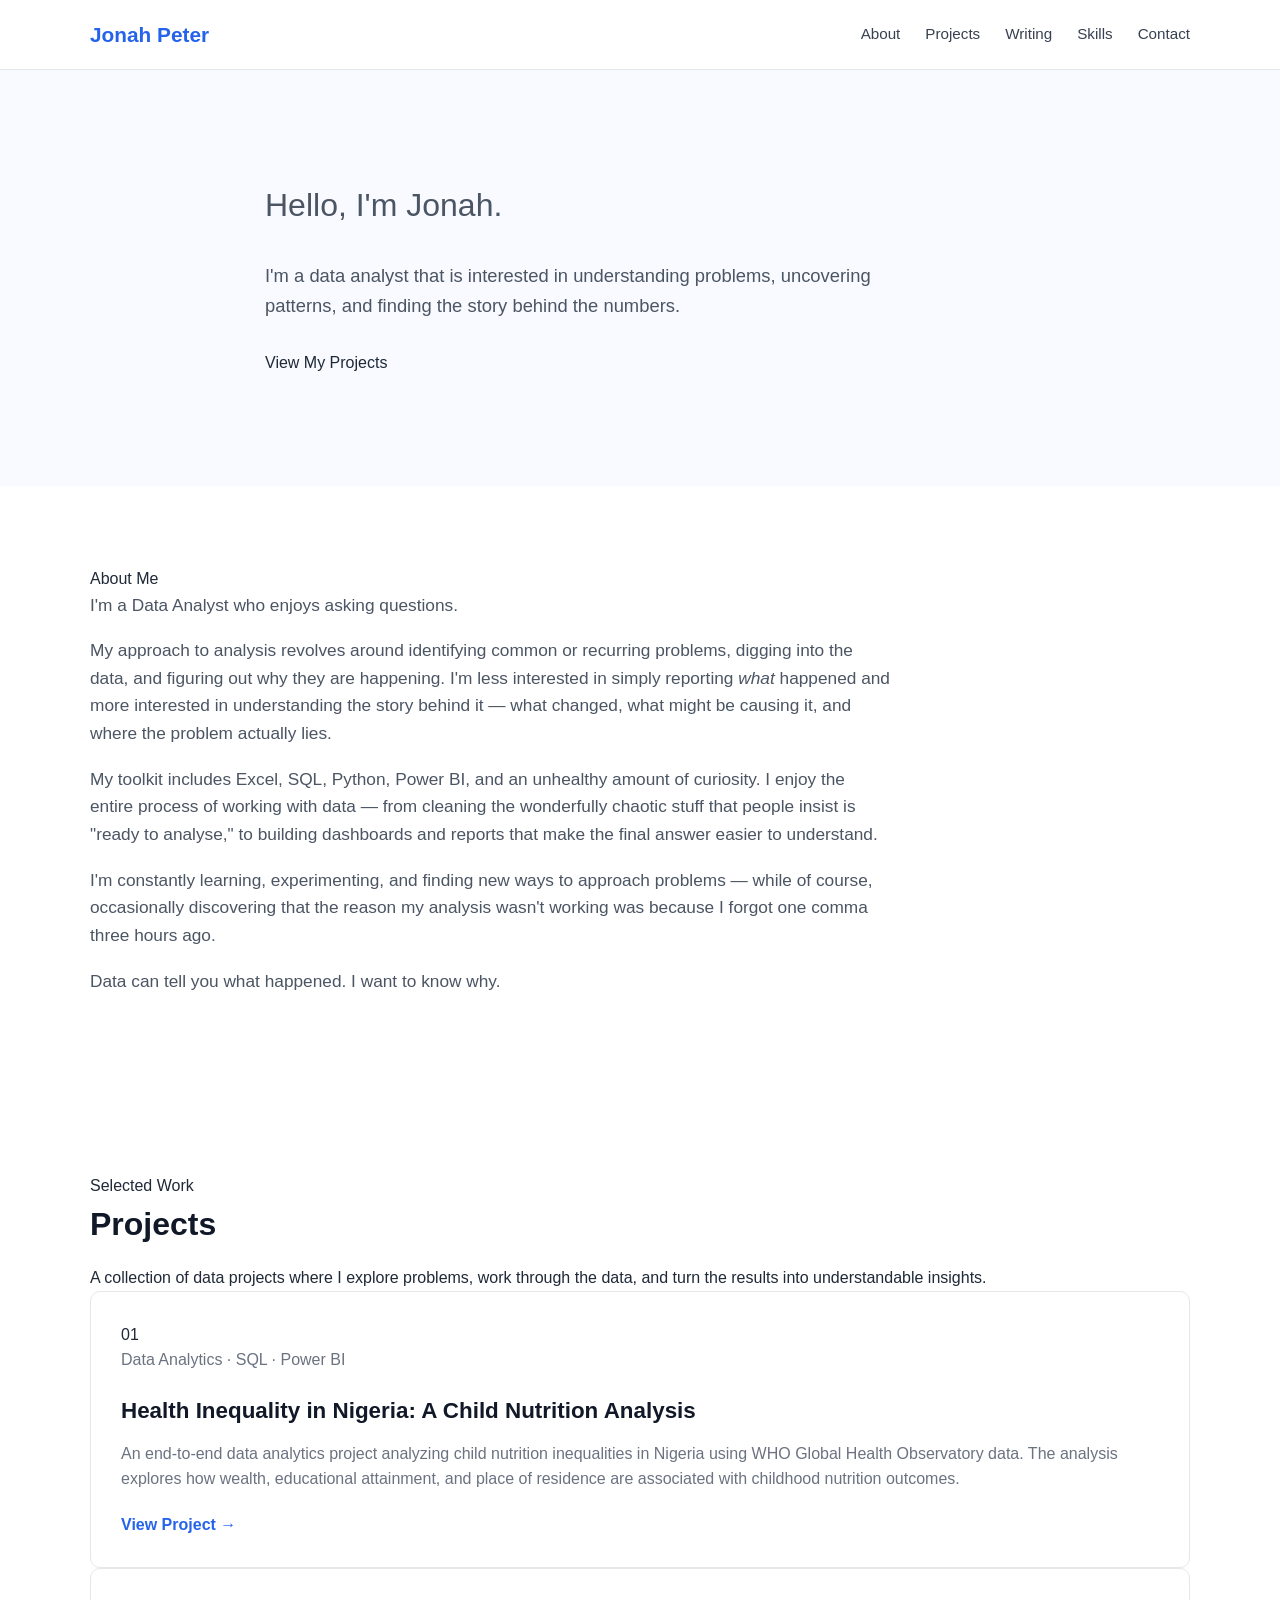
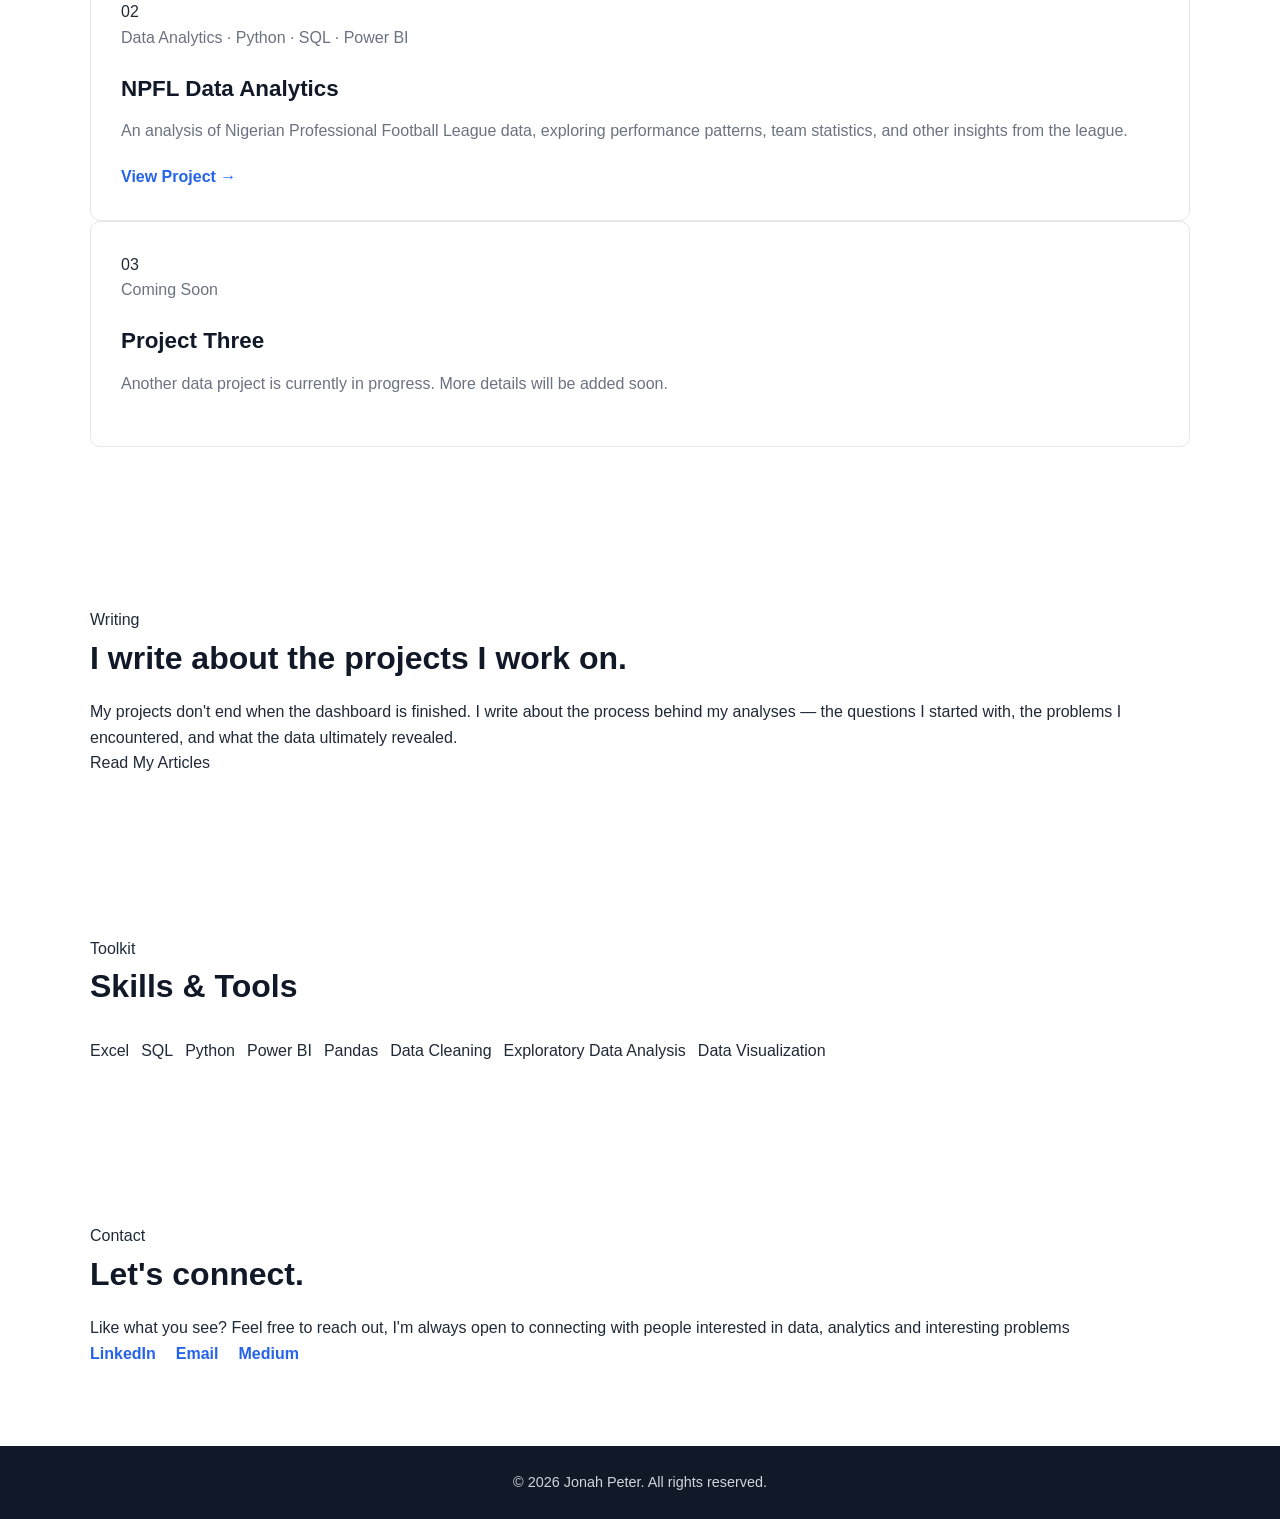
==== index.html @ cc8db4a9 "index v5" ====
<!DOCTYPE html>
<html lang="en">
<head>
    <meta charset="UTF-8">
    <meta name="viewport" content="width=device-width, initial-scale=1.0">

    <title>Jonah Peter | Data Analyst</title>

    <link rel="stylesheet" href="style.css">
</head>

<body>

    <!-- Navigation -->
    <nav>
        <div class="container nav-container">

            <a href="index.html" class="logo">
                Jonah Peter
            </a>

            <div class="nav-links">
                <a href="#about">About</a>
                <a href="#projects">Projects</a>
                <a href="#writing">Writing</a>
                <a href="#skills">Skills</a>
                <a href="#contact">Contact</a>
            </div>

        </div>
    </nav>


    <!-- Hero -->
    <header class="hero">

        <div class="container hero-content">

            <p class="hero-greeting" style="font-size: 2rem;">
                Hello, I'm Jonah.
            </p>

            <p class="hero-description">
                I'm a data analyst that is interested in understanding problems,
                uncovering patterns, and finding the story behind the numbers.
            </p>

            <a href="#projects" class="button primary-button">
                View My Projects
            </a>

        </div>

    </header>


    <!-- About -->
    <section id="about" class="section">

        <div class="container">

            <div class="section-heading">
                <p class="section-label">About Me</p>
            </div>

            <div class="about-content" style="font-size: 1.08rem;">

                <p>
                    I'm a Data Analyst who enjoys asking questions.
                </p>

                <p>
                    My approach to analysis revolves around identifying common
                    or recurring problems, digging into the data, and figuring
                    out why they are happening. I'm less interested in simply
                    reporting <em>what</em> happened and more interested in
                    understanding the story behind it — what changed, what
                    might be causing it, and where the problem actually lies.
                </p>

                <p>
                    My toolkit includes Excel, SQL, Python, Power BI, and an
                    unhealthy amount of curiosity. I enjoy the entire process
                    of working with data — from cleaning the wonderfully
                    chaotic stuff that people insist is "ready to analyse,"
                    to building dashboards and reports that make the final
                    answer easier to understand.
                </p>

                <p>
                    I'm constantly learning, experimenting, and finding new
                    ways to approach problems — while of course, occasionally
                    discovering that the reason my analysis wasn't working
                    was because I forgot one comma three hours ago.
                </p>

                <p class="about-ending">
                    Data can tell you what happened. I want to know why.
                </p>

            </div>

        </div>

    </section>


    <!-- Projects -->
    <section id="projects" class="section projects-section">

        <div class="container">

            <div class="section-heading">
                <p class="section-label">Selected Work</p>

                <h2>Projects</h2>

                <p>
                    A collection of data projects where I explore problems,
                    work through the data, and turn the results into
                    understandable insights.
                </p>
            </div>


            <!-- Project 1 -->
            <article class="project-card">

                <div class="project-number">
                    01
                </div>

                <div class="project-content">

                    <p class="project-category">
                        Data Analytics · SQL · Power BI
                    </p>

                    <h3>
                        Health Inequality in Nigeria:
                        A Child Nutrition Analysis
                    </h3>

                    <p>
                        An end-to-end data analytics project analyzing child
                        nutrition inequalities in Nigeria using WHO Global
                        Health Observatory data. The analysis explores how
                        wealth, educational attainment, and place of residence
                        are associated with childhood nutrition outcomes.
                    </p>

                    <div class="project-links">

                        <a
                            href="project-1.html"
                            class="project-link primary-project-link"
                        >
                            View Project →
                        </a>

                    </div>

                </div>

            </article>


            <!-- Project 2 -->
            <article class="project-card">

                <div class="project-number">
                    02
                </div>

                <div class="project-content">

                    <p class="project-category">
                        Data Analytics · Python · SQL · Power BI
                    </p>

                    <h3>
                        NPFL Data Analytics
                    </h3>

                    <p>
                        An analysis of Nigerian Professional Football League
                        data, exploring performance patterns, team statistics,
                        and other insights from the league.
                    </p>

                    <div class="project-links">

                        <a
                            href="project-2.html"
                            class="project-link primary-project-link"
                        >
                            View Project →
                        </a>

                    </div>

                </div>

            </article>


            <!-- Project 3 -->
            <article class="project-card">

                <div class="project-number">
                    03
                </div>

                <div class="project-content">

                    <p class="project-category">
                        Coming Soon
                    </p>

                    <h3>
                        Project Three
                    </h3>

                    <p>
                        Another data project is currently in progress.
                        More details will be added soon.
                    </p>

                </div>

            </article>

        </div>

    </section>


    <!-- Writing -->
    <section id="writing" class="section writing-section">

        <div class="container writing-container">

            <div class="section-heading">

                <p class="section-label">
                    Writing
                </p>

                <h2>
                    I write about the projects I work on.
                </h2>

            </div>

            <p>
                My projects don't end when the dashboard is finished.
                I write about the process behind my analyses — the questions
                I started with, the problems I encountered, and what the data
                ultimately revealed.
            </p>

            <a
                href="https://medium.com/@Lagoju"
                class="button primary-button writing-button"
                target="_blank"
                rel="noopener noreferrer"
            >
                Read My Articles
            </a>

        </div>

    </section>


    <!-- Skills -->
    <section id="skills" class="section">

        <div class="container">

            <div class="section-heading">

                <p class="section-label">
                    Toolkit
                </p>

                <h2>
                    Skills & Tools
                </h2>

            </div>

            <div class="skills-list">

                <span class="skill-tag">Excel</span>
                <span class="skill-tag">SQL</span>
                <span class="skill-tag">Python</span>
                <span class="skill-tag">Power BI</span>
                <span class="skill-tag">Pandas</span>
                <span class="skill-tag">Data Cleaning</span>
                <span class="skill-tag">Exploratory Data Analysis</span>
                <span class="skill-tag">Data Visualization</span>

            </div>

        </div>

    </section>


    <!-- Contact -->
    <section id="contact" class="contact-section">

        <div class="container contact-container">

            <p class="section-label">
                Contact
            </p>

            <h2>
                Let's connect.
            </h2>

            <p>
                Like what you see? Feel free to reach out, I'm always open
                to connecting with people interested in data, analytics and
                interesting problems
            </p>

            <div class="contact-links">

                <a
                    href="https://www.linkedin.com/in/jonah-peter/"
                    target="_blank"
                    rel="noopener noreferrer"
                >
                    LinkedIn
                </a>

                <a href="mailto:jonahpeter96@gmail.com">
                    Email
                </a>

                <a
                    href="https://medium.com/@Lagoju"
                    target="_blank"
                    rel="noopener noreferrer"
                >
                    Medium
                </a>

            </div>

        </div>

    </section>


    <!-- Footer -->
    <footer>

        <div class="container">

            <p>
                © 2026 Jonah Peter. All rights reserved.
            </p>

        </div>

    </footer>

</body>
</html>
---- style.css ----
/* =========================
   GENERAL
========================= */

* {
    margin: 0;
    padding: 0;
    box-sizing: border-box;
}

html {
    scroll-behavior: smooth;
}

body {
    font-family: Arial, Helvetica, sans-serif;
    line-height: 1.6;
    color: #1f2937;
    background-color: #ffffff;
}

a {
    text-decoration: none;
    color: inherit;
}

.container {
    width: 90%;
    max-width: 1100px;
    margin: 0 auto;
}


/* =========================
   NAVIGATION
========================= */

nav {
    position: sticky;
    top: 0;
    z-index: 1000;
    background-color: #ffffff;
    border-bottom: 1px solid #e5e7eb;
}

.nav-container {
    width: 90%;
    max-width: 1100px;
    margin: 0 auto;
    display: flex;
    justify-content: space-between;
    align-items: center;
    padding: 18px 0;
}

.logo {
    font-size: 1.3rem;
    font-weight: bold;
    color: #2563eb;
}

.nav-links {
    display: flex;
    gap: 25px;
    list-style: none;
}

.nav-links a {
    color: #374151;
    font-size: 0.95rem;
    transition: color 0.3s ease;
}

.nav-links a:hover {
    color: #2563eb;
}


/* =========================
   HERO
========================= */

.hero {
    padding: 110px 0;
    background-color: #f8faff;
}

.hero-content {
    max-width: 750px;
}

.hero h1 {
    font-size: 3.5rem;
    margin-bottom: 15px;
    color: #111827;
}

.hero h2 {
    font-size: 1.8rem;
    color: #2563eb;
    margin-bottom: 20px;
}

.hero p {
    font-size: 1.15rem;
    color: #4b5563;
    max-width: 650px;
    margin-bottom: 30px;
}


/* =========================
   BUTTONS
========================= */

.btn {
    display: inline-block;
    padding: 12px 22px;
    border-radius: 6px;
    font-weight: bold;
    transition: all 0.3s ease;
}

.btn-primary {
    background-color: #2563eb;
    color: #ffffff;
}

.btn-primary:hover {
    background-color: #1d4ed8;
    transform: translateY(-2px);
}


/* =========================
   SECTIONS
========================= */

section {
    padding: 80px 0;
}

section h2 {
    font-size: 2rem;
    margin-bottom: 15px;
    color: #111827;
}

.section-intro {
    color: #6b7280;
    margin-bottom: 40px;
}


/* =========================
   ABOUT
========================= */

.about-content {
    max-width: 800px;
}

.about-content p {
    margin-bottom: 18px;
    color: #4b5563;
}


/* =========================
   PROJECTS
========================= */

.projects {
    background-color: #f9fafb;
}

.projects-grid {
    display: grid;
    grid-template-columns: repeat(2, 1fr);
    gap: 25px;
}

.project-card {
    background-color: #ffffff;
    padding: 30px;
    border: 1px solid #e5e7eb;
    border-radius: 10px;
    transition: all 0.3s ease;
}

.project-card:hover {
    transform: translateY(-5px);
    border-color: #2563eb;
    box-shadow: 0 10px 25px rgba(37, 99, 235, 0.08);
}

.project-card h3 {
    font-size: 1.4rem;
    margin-bottom: 12px;
    color: #111827;
}

.project-card p {
    color: #6b7280;
    margin-bottom: 20px;
}

.project-link {
    color: #2563eb;
    font-weight: bold;
}

.project-link:hover {
    color: #1d4ed8;
}


/* =========================
   WRITING
========================= */

.writing {
    background-color: #ffffff;
}

.writing-content {
    max-width: 750px;
}

.writing-content p {
    color: #6b7280;
    margin-bottom: 25px;
}

.writing-link {
    color: #2563eb;
    font-weight: bold;
}

.writing-link:hover {
    color: #1d4ed8;
}


/* =========================
   SKILLS
========================= */

.skills {
    background-color: #f9fafb;
}

.skills-list {
    display: flex;
    flex-wrap: wrap;
    gap: 12px;
    margin-top: 25px;
}

.skill {
    background-color: #eff6ff;
    color: #1d4ed8;
    padding: 9px 16px;
    border-radius: 20px;
    font-size: 0.9rem;
    border: 1px solid #dbeafe;
}


/* =========================
   CONTACT
========================= */

.contact-content {
    max-width: 700px;
}

.contact-content p {
    color: #6b7280;
    margin-bottom: 25px;
}

.contact-links {
    display: flex;
    flex-wrap: wrap;
    gap: 20px;
}

.contact-links a {
    color: #2563eb;
    font-weight: bold;
}

.contact-links a:hover {
    color: #1d4ed8;
}


/* =========================
   FOOTER
========================= */

footer {
    background-color: #111827;
    color: #d1d5db;
    text-align: center;
    padding: 25px 0;
    font-size: 0.9rem;
}


/* =========================
   MOBILE
========================= */

@media (max-width: 800px) {

    .nav-container {
        flex-direction: column;
        gap: 15px;
    }

    .nav-links {
        flex-wrap: wrap;
        justify-content: center;
        gap: 15px;
    }

    .hero {
        padding: 80px 0;
    }

    .hero h1 {
        font-size: 2.6rem;
    }

    .hero h2 {
        font-size: 1.5rem;
    }

    .hero p {
        font-size: 1rem;
    }

    .projects-grid {
        grid-template-columns: 1fr;
    }

    section {
        padding: 60px 0;
    }

    section h2 {
        font-size: 1.7rem;
    }

    .contact-links {
        flex-direction: column;
        gap: 12px;
    }
}
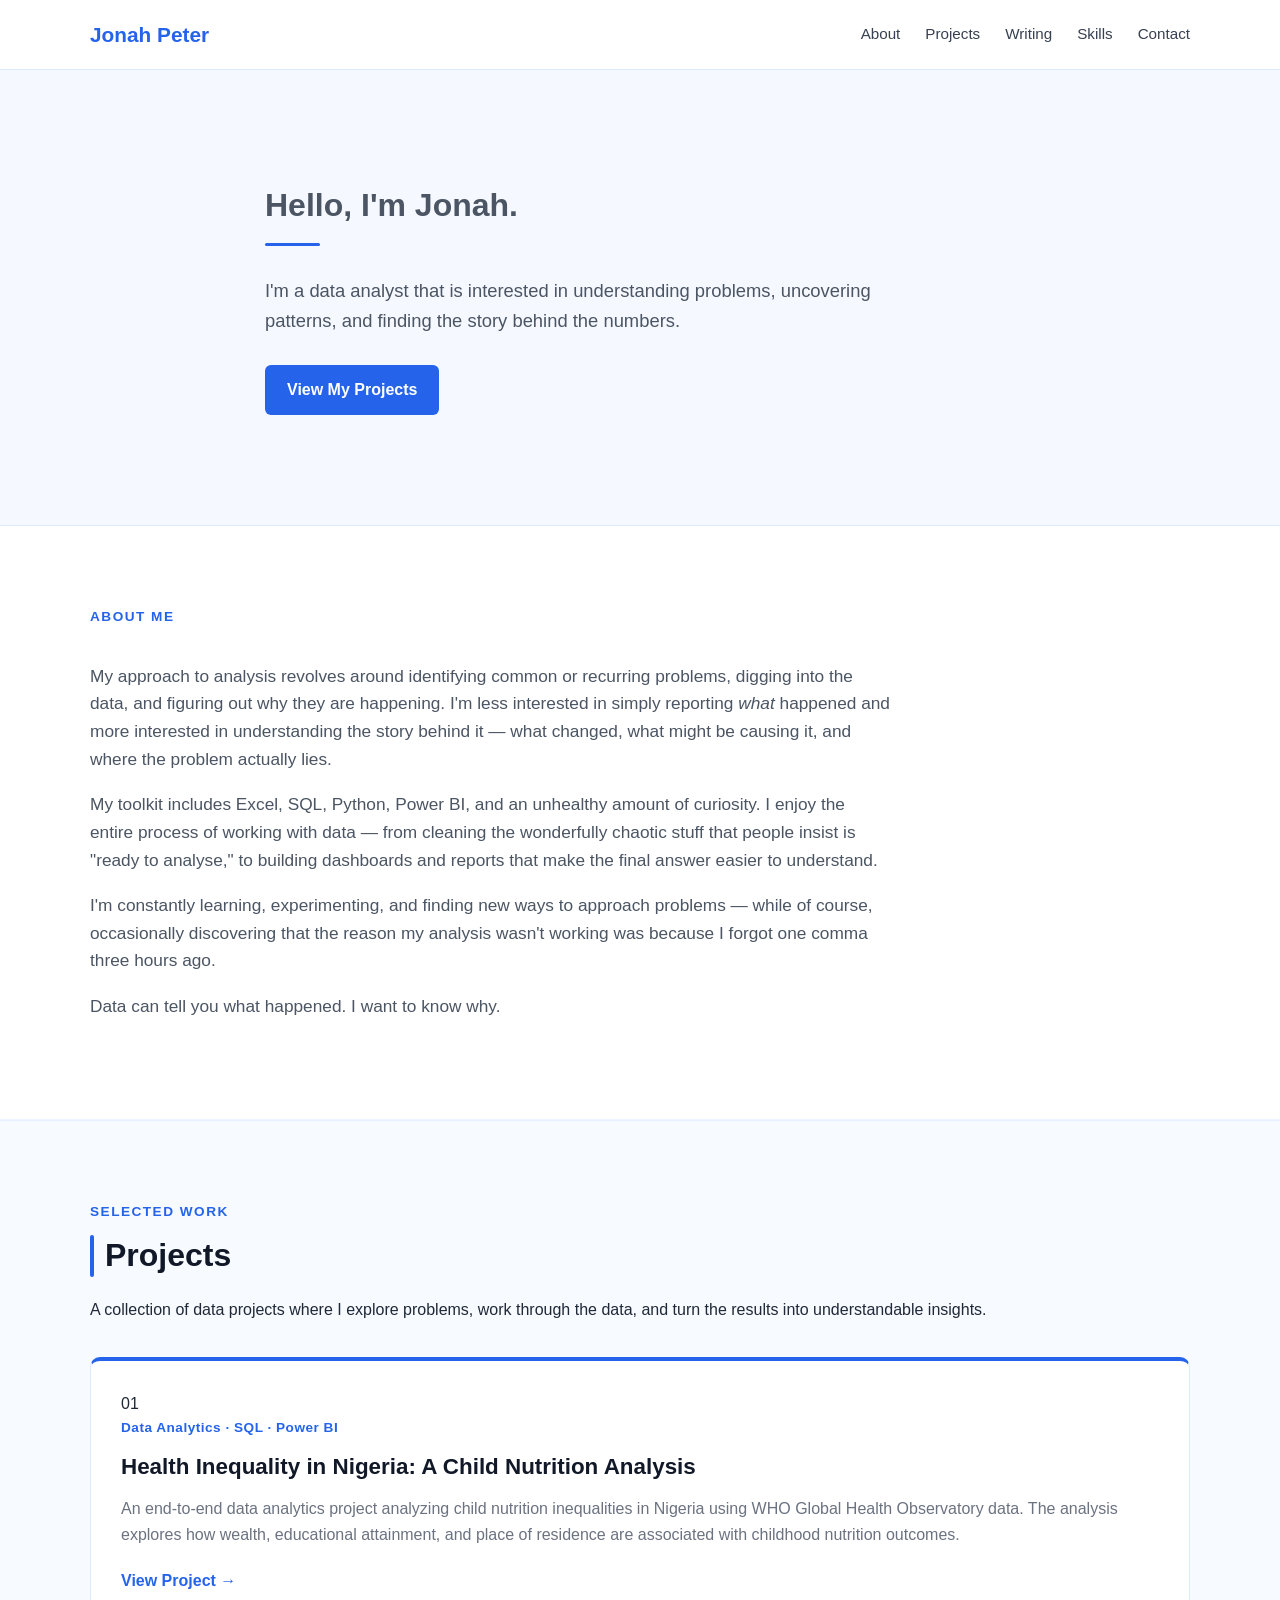
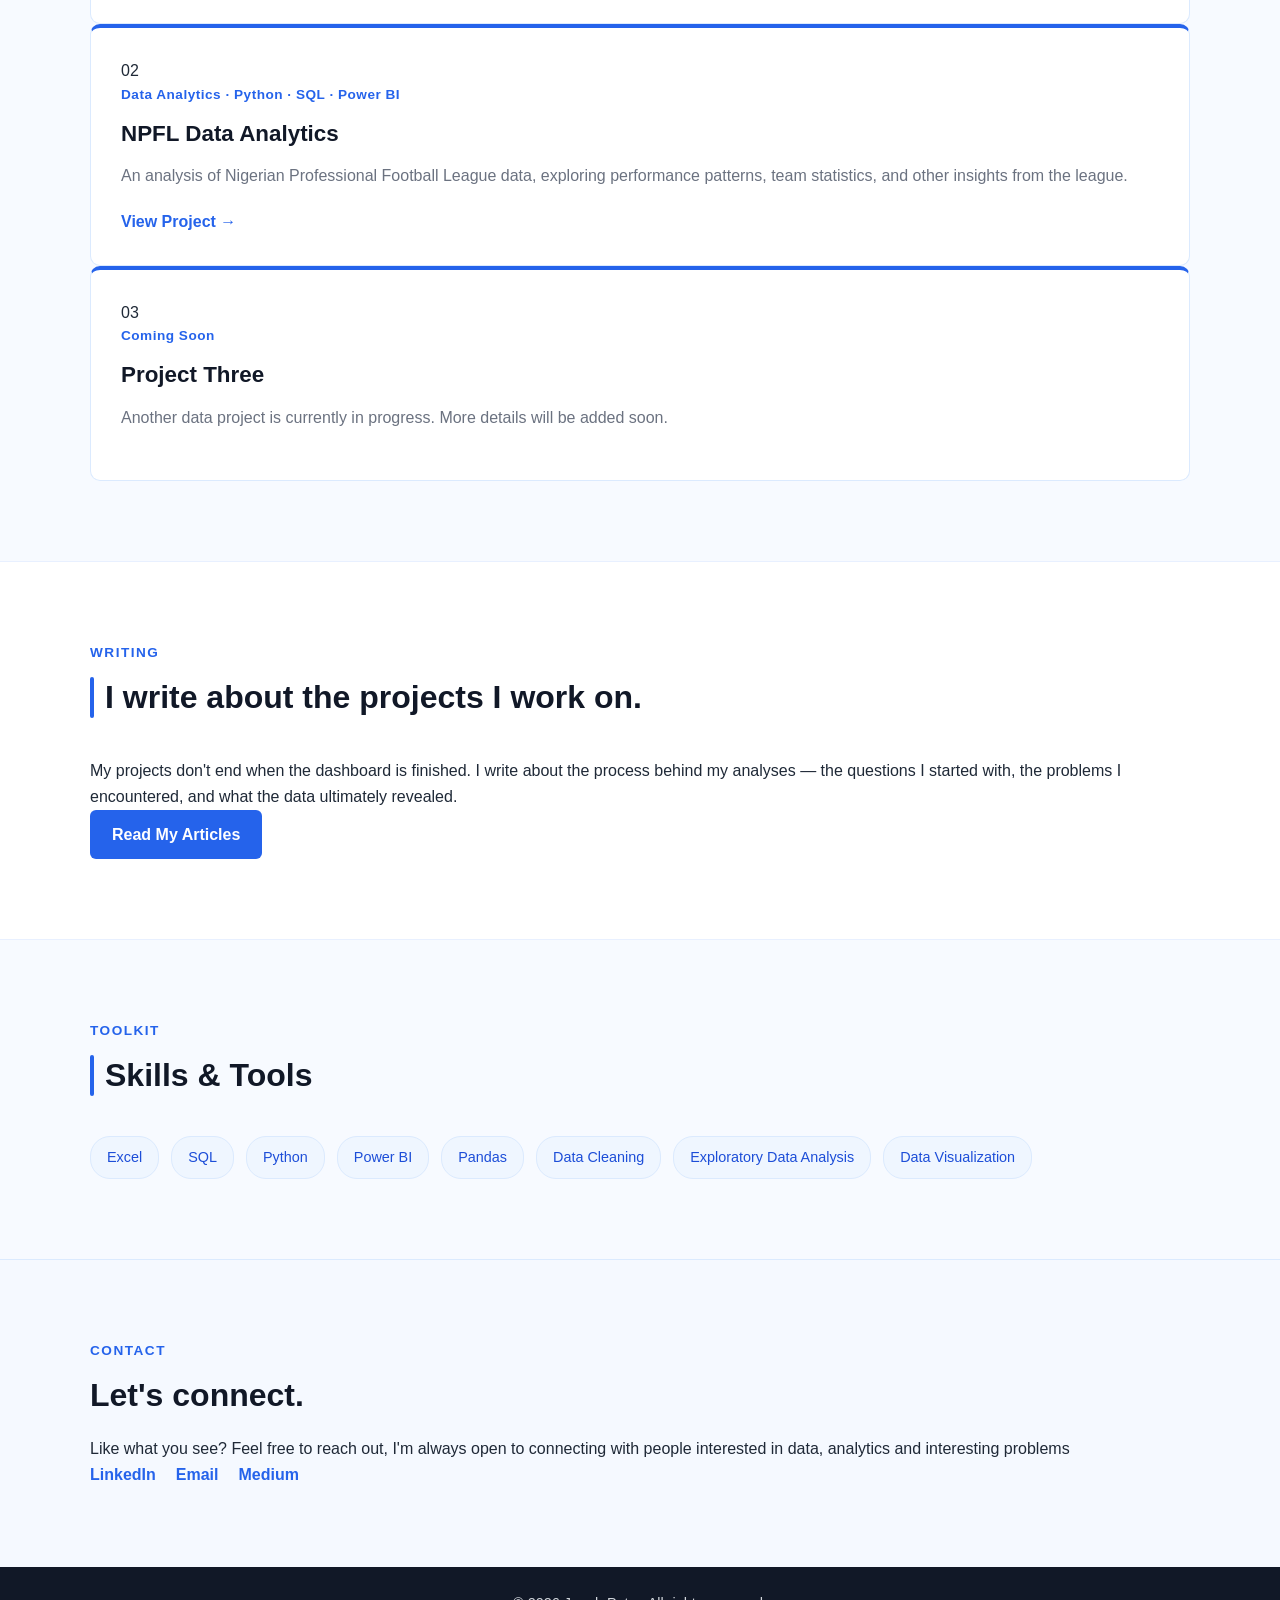
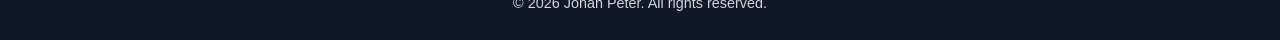
==== commit 607c41bc: "Update index.html" ====
--- a/index.html
+++ b/index.html
@@ -65,9 +65,6 @@
 
             <div class="about-content" style="font-size: 1.08rem;">
 
-                <p>
-                    I'm a Data Analyst who enjoys asking questions.
-                </p>
 
                 <p>
                     My approach to analysis revolves around identifying common
--- a/style.css
+++ b/style.css
@@ -40,7 +40,7 @@
     top: 0;
     z-index: 1000;
     background-color: #ffffff;
-    border-bottom: 1px solid #e5e7eb;
+    border-bottom: 1px solid #dbeafe;
 }
 
 .nav-container {
@@ -82,23 +82,30 @@
 
 .hero {
     padding: 110px 0;
-    background-color: #f8faff;
+    background-color: #f5f9ff;
+    border-bottom: 1px solid #dbeafe;
 }
 
 .hero-content {
     max-width: 750px;
 }
 
-.hero h1 {
-    font-size: 3.5rem;
-    margin-bottom: 15px;
-    color: #111827;
-}
-
-.hero h2 {
-    font-size: 1.8rem;
-    color: #2563eb;
-    margin-bottom: 20px;
+.hero-greeting {
+    font-size: 2rem;
+    font-weight: 600;
+    color: #2563eb;
+    margin-bottom: 18px;
+    position: relative;
+}
+
+.hero-greeting::after {
+    content: "";
+    display: block;
+    width: 55px;
+    height: 3px;
+    background-color: #2563eb;
+    margin-top: 12px;
+    border-radius: 3px;
 }
 
 .hero p {
@@ -131,6 +138,40 @@
     transform: translateY(-2px);
 }
 
+/* Main portfolio button */
+.primary-button {
+    display: inline-block;
+    background-color: #2563eb;
+    color: #ffffff;
+    padding: 12px 22px;
+    border-radius: 6px;
+    font-weight: bold;
+    transition: all 0.3s ease;
+}
+
+.primary-button:hover {
+    background-color: #1d4ed8;
+    color: #ffffff;
+    transform: translateY(-2px);
+}
+
+/* Writing button */
+.writing-button {
+    display: inline-block;
+    background-color: #2563eb;
+    color: #ffffff;
+    padding: 12px 22px;
+    border-radius: 6px;
+    font-weight: bold;
+    transition: all 0.3s ease;
+}
+
+.writing-button:hover {
+    background-color: #1d4ed8;
+    color: #ffffff;
+    transform: translateY(-2px);
+}
+
 
 /* =========================
    SECTIONS
@@ -146,15 +187,49 @@
     color: #111827;
 }
 
+.section-heading {
+    margin-bottom: 35px;
+}
+
+.section-heading h2 {
+    position: relative;
+    padding-left: 15px;
+}
+
+.section-heading h2::before {
+    content: "";
+    position: absolute;
+    left: 0;
+    top: 5px;
+    bottom: 5px;
+    width: 4px;
+    background-color: #2563eb;
+    border-radius: 4px;
+}
+
 .section-intro {
     color: #6b7280;
     margin-bottom: 40px;
 }
 
+.section-label {
+    color: #2563eb;
+    font-size: 0.85rem;
+    font-weight: bold;
+    text-transform: uppercase;
+    letter-spacing: 1.5px;
+    margin-bottom: 8px;
+}
+
 
 /* =========================
    ABOUT
 ========================= */
+
+#about {
+    background-color: #ffffff;
+    border-bottom: 1px solid #eef4ff;
+}
 
 .about-content {
     max-width: 800px;
@@ -169,6 +244,12 @@
 /* =========================
    PROJECTS
 ========================= */
+
+.projects-section {
+    background-color: #f7faff;
+    border-top: 1px solid #e8f0ff;
+    border-bottom: 1px solid #e8f0ff;
+}
 
 .projects {
     background-color: #f9fafb;
@@ -183,7 +264,8 @@
 .project-card {
     background-color: #ffffff;
     padding: 30px;
-    border: 1px solid #e5e7eb;
+    border: 1px solid #dbeafe;
+    border-top: 4px solid #2563eb;
     border-radius: 10px;
     transition: all 0.3s ease;
 }
@@ -191,7 +273,7 @@
 .project-card:hover {
     transform: translateY(-5px);
     border-color: #2563eb;
-    box-shadow: 0 10px 25px rgba(37, 99, 235, 0.08);
+    box-shadow: 0 10px 25px rgba(37, 99, 235, 0.10);
 }
 
 .project-card h3 {
@@ -205,6 +287,14 @@
     margin-bottom: 20px;
 }
 
+.project-category {
+    color: #2563eb !important;
+    font-size: 0.85rem;
+    font-weight: bold;
+    letter-spacing: 0.5px;
+    margin-bottom: 10px !important;
+}
+
 .project-link {
     color: #2563eb;
     font-weight: bold;
@@ -218,6 +308,10 @@
 /* =========================
    WRITING
 ========================= */
+
+.writing-section {
+    background-color: #ffffff;
+}
 
 .writing {
     background-color: #ffffff;
@@ -245,6 +339,11 @@
 /* =========================
    SKILLS
 ========================= */
+
+#skills {
+    background-color: #f7faff;
+    border-top: 1px solid #e8f0ff;
+}
 
 .skills {
     background-color: #f9fafb;
@@ -266,10 +365,31 @@
     border: 1px solid #dbeafe;
 }
 
+/* Your actual skill tags */
+.skill-tag {
+    background-color: #eff6ff;
+    color: #1d4ed8;
+    padding: 9px 16px;
+    border-radius: 20px;
+    font-size: 0.9rem;
+    border: 1px solid #dbeafe;
+    transition: all 0.25s ease;
+}
+
+.skill-tag:hover {
+    background-color: #dbeafe;
+    transform: translateY(-2px);
+}
+
 
 /* =========================
    CONTACT
 ========================= */
+
+.contact-section {
+    background-color: #f5f9ff;
+    border-top: 1px solid #dbeafe;
+}
 
 .contact-content {
     max-width: 700px;
@@ -289,6 +409,7 @@
 .contact-links a {
     color: #2563eb;
     font-weight: bold;
+    transition: color 0.3s ease;
 }
 
 .contact-links a:hover {
@@ -330,12 +451,8 @@
         padding: 80px 0;
     }
 
-    .hero h1 {
-        font-size: 2.6rem;
-    }
-
-    .hero h2 {
-        font-size: 1.5rem;
+    .hero-greeting {
+        font-size: 1.7rem;
     }
 
     .hero p {
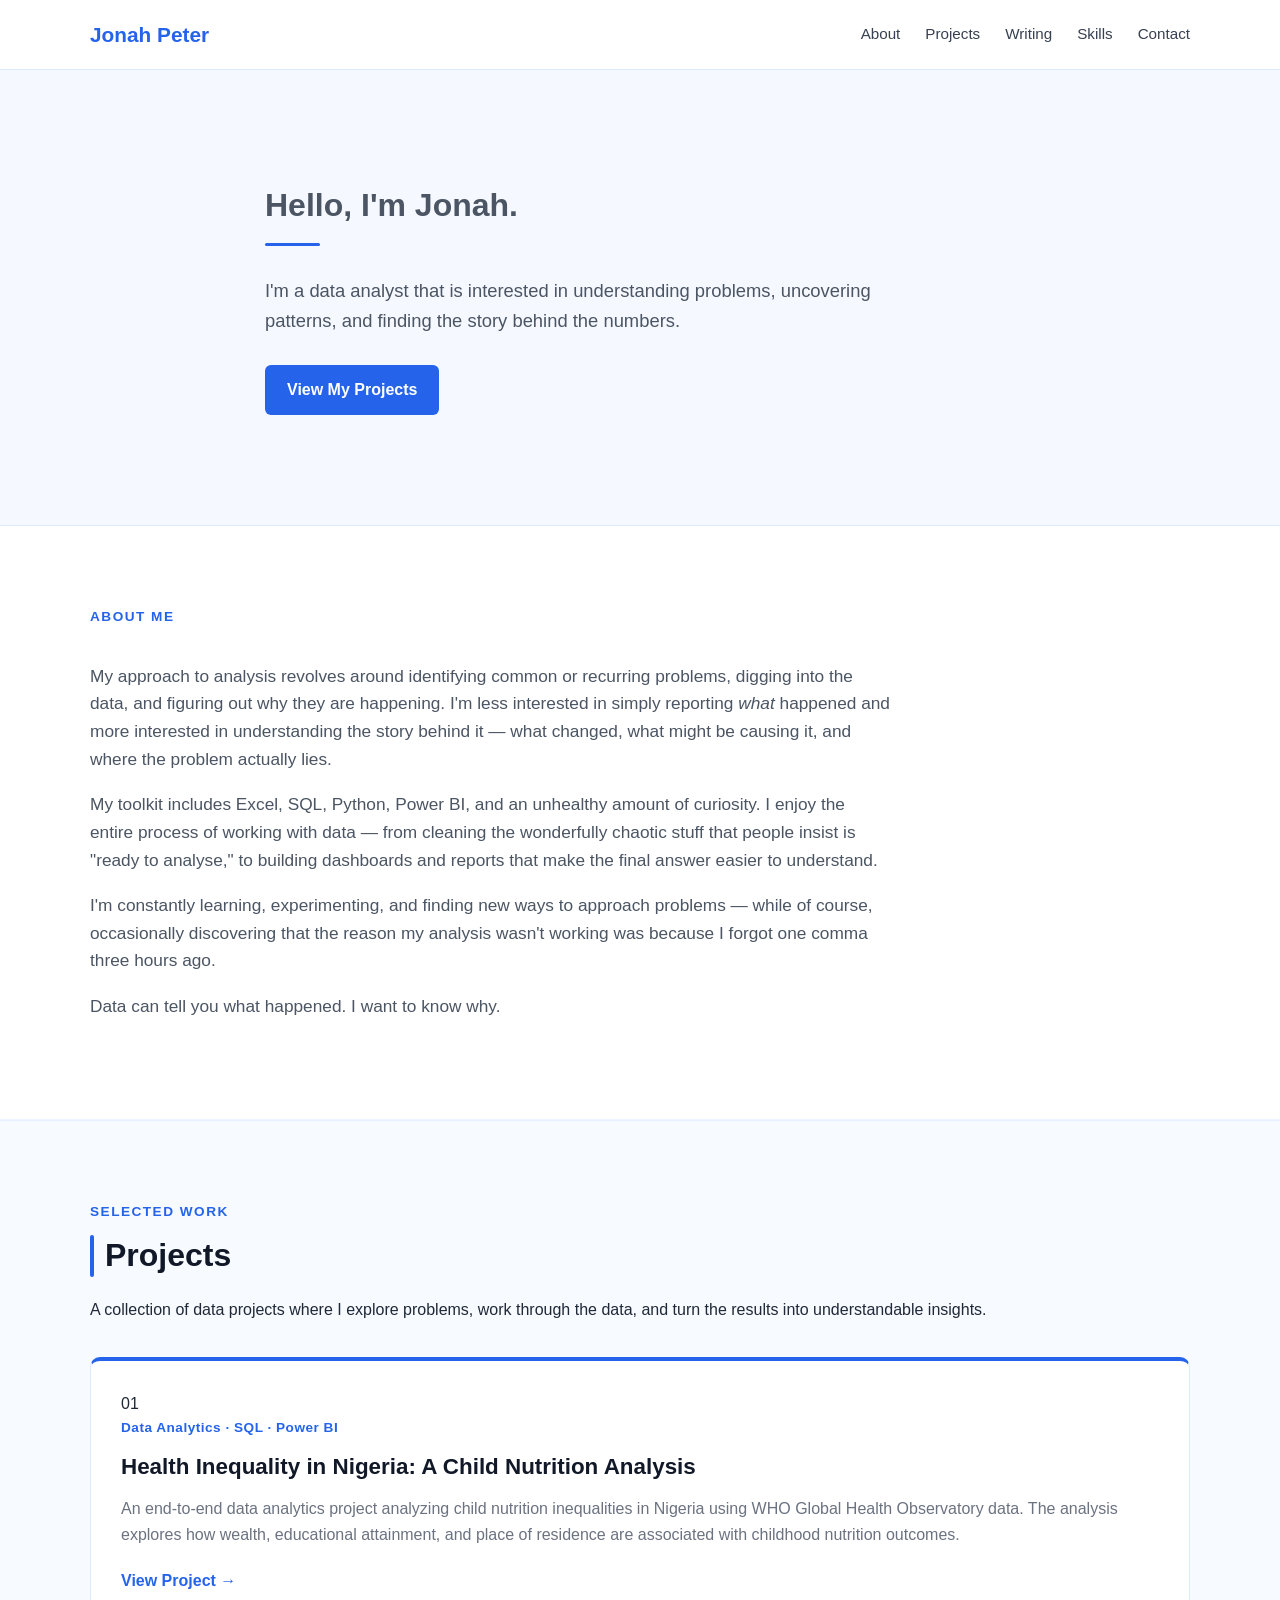
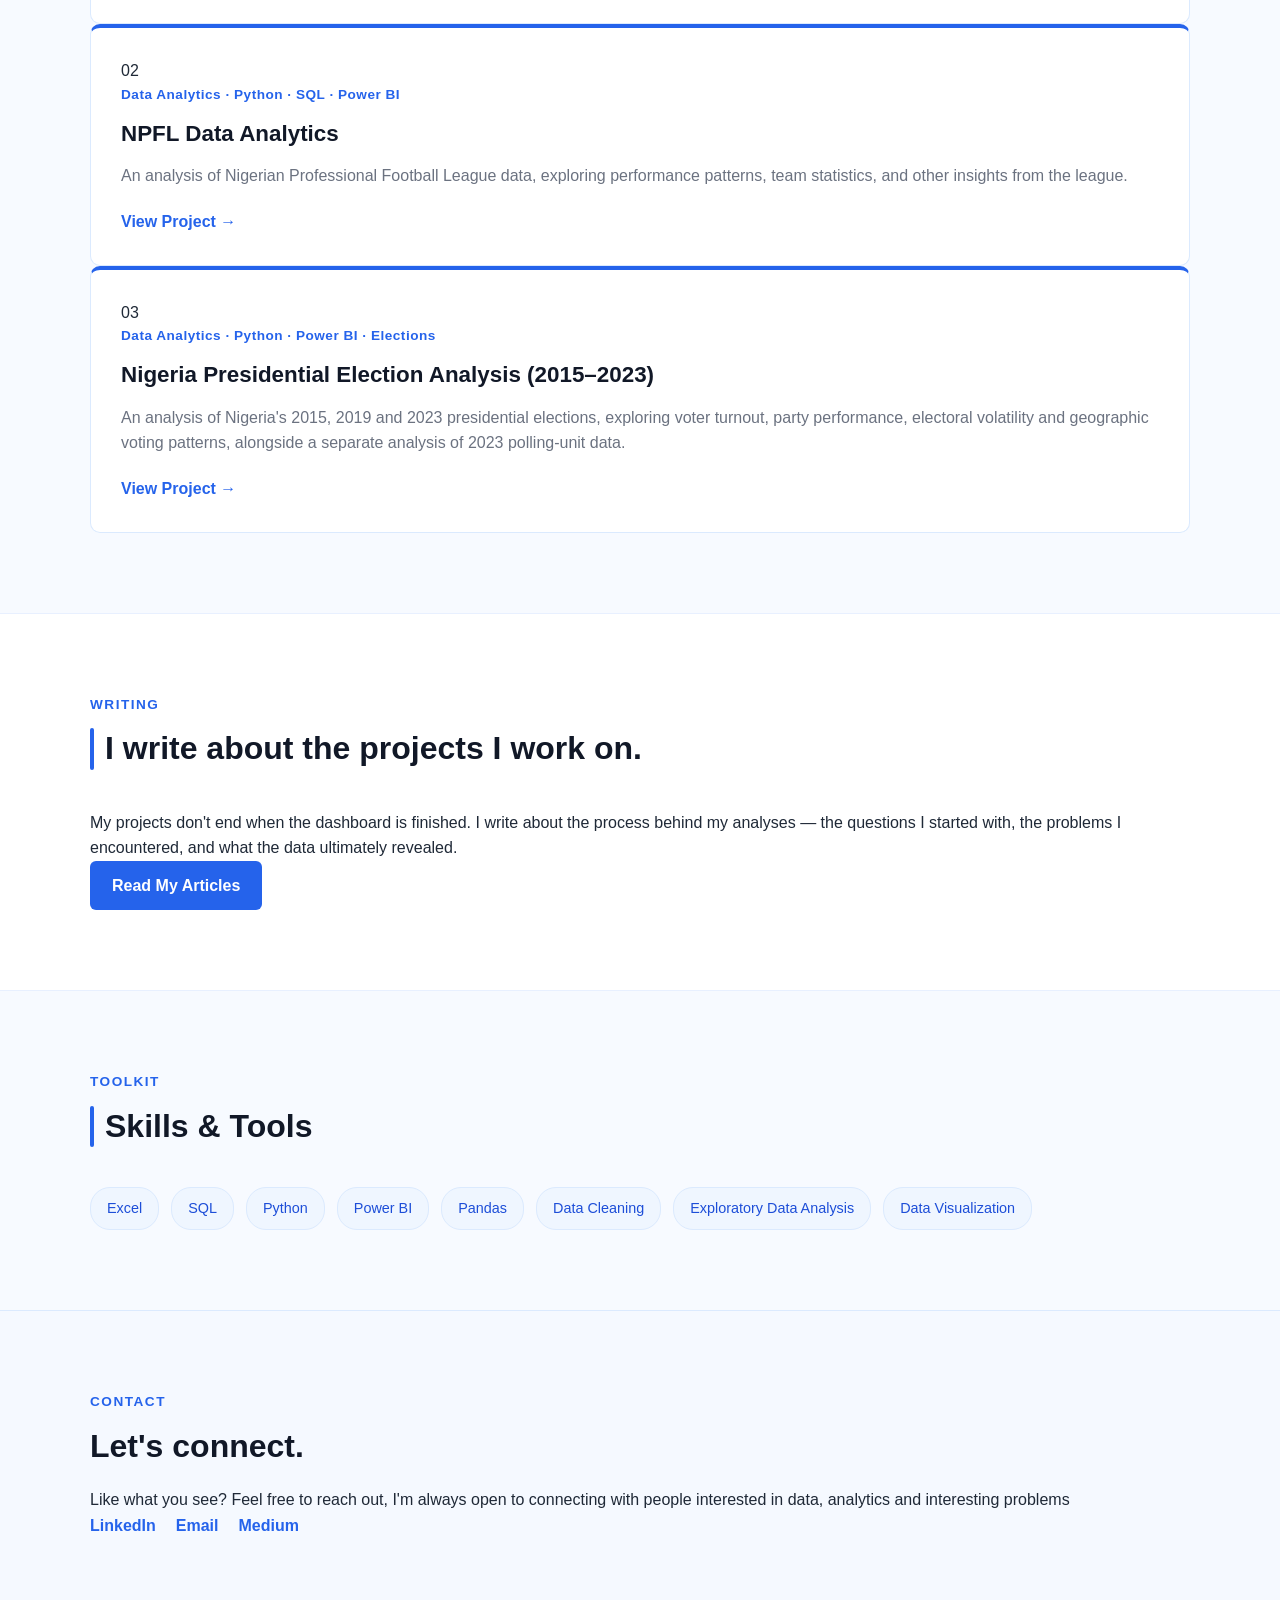
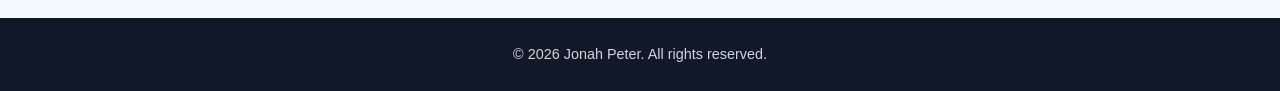
==== commit d7c29834: "prj-3" ====
--- a/index.html
+++ b/index.html
@@ -211,17 +211,30 @@
                 <div class="project-content">
 
                     <p class="project-category">
-                        Coming Soon
+                        Data Analytics · Python · Power BI · Elections
                     </p>
 
                     <h3>
-                        Project Three
+                        Nigeria Presidential Election Analysis (2015–2023)
                     </h3>
 
                     <p>
-                        Another data project is currently in progress.
-                        More details will be added soon.
-                    </p>
+                        An analysis of Nigeria's 2015, 2019 and 2023 presidential
+                        elections, exploring voter turnout, party performance,
+                        electoral volatility and geographic voting patterns,
+                        alongside a separate analysis of 2023 polling-unit data.
+                    </p>
+
+                    <div class="project-links">
+
+                        <a
+                            href="project3.html"
+                            class="project-link primary-project-link"
+                        >
+                            View Project →
+                        </a>
+
+                    </div>
 
                 </div>
 
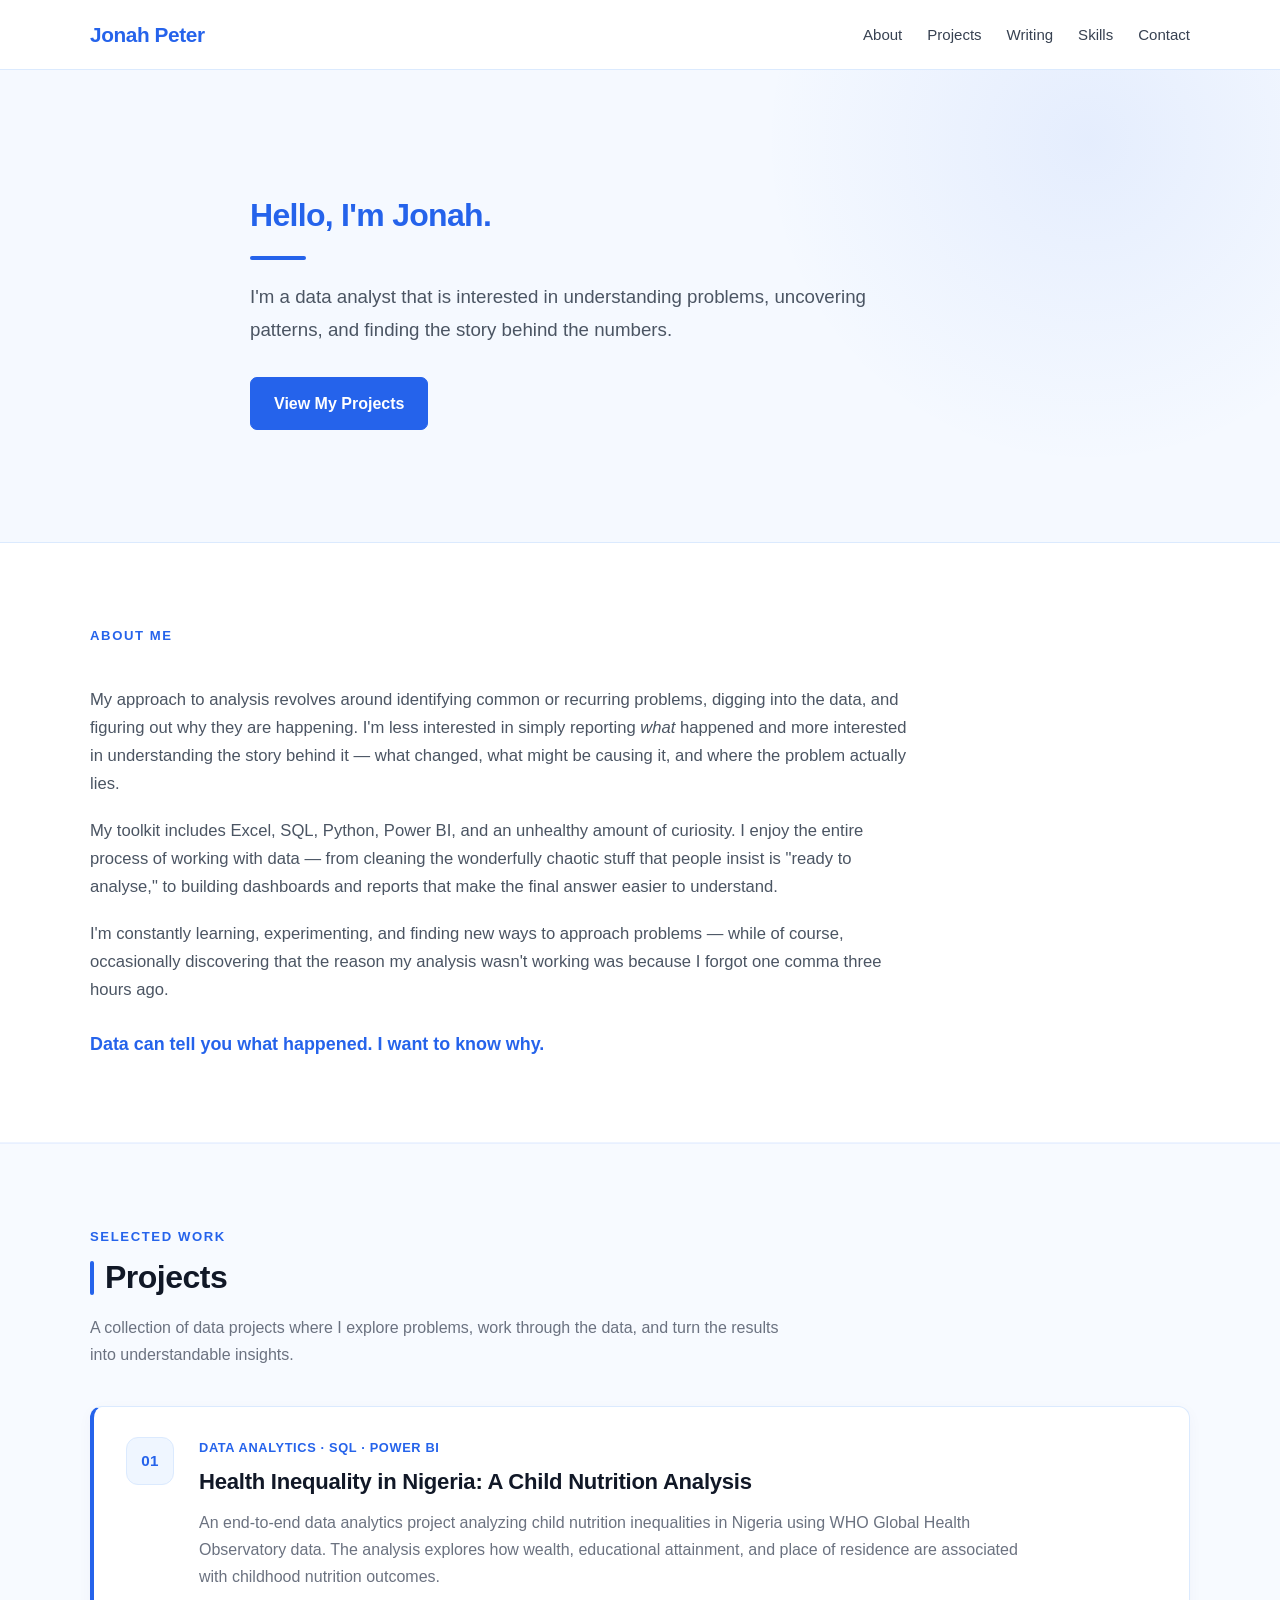
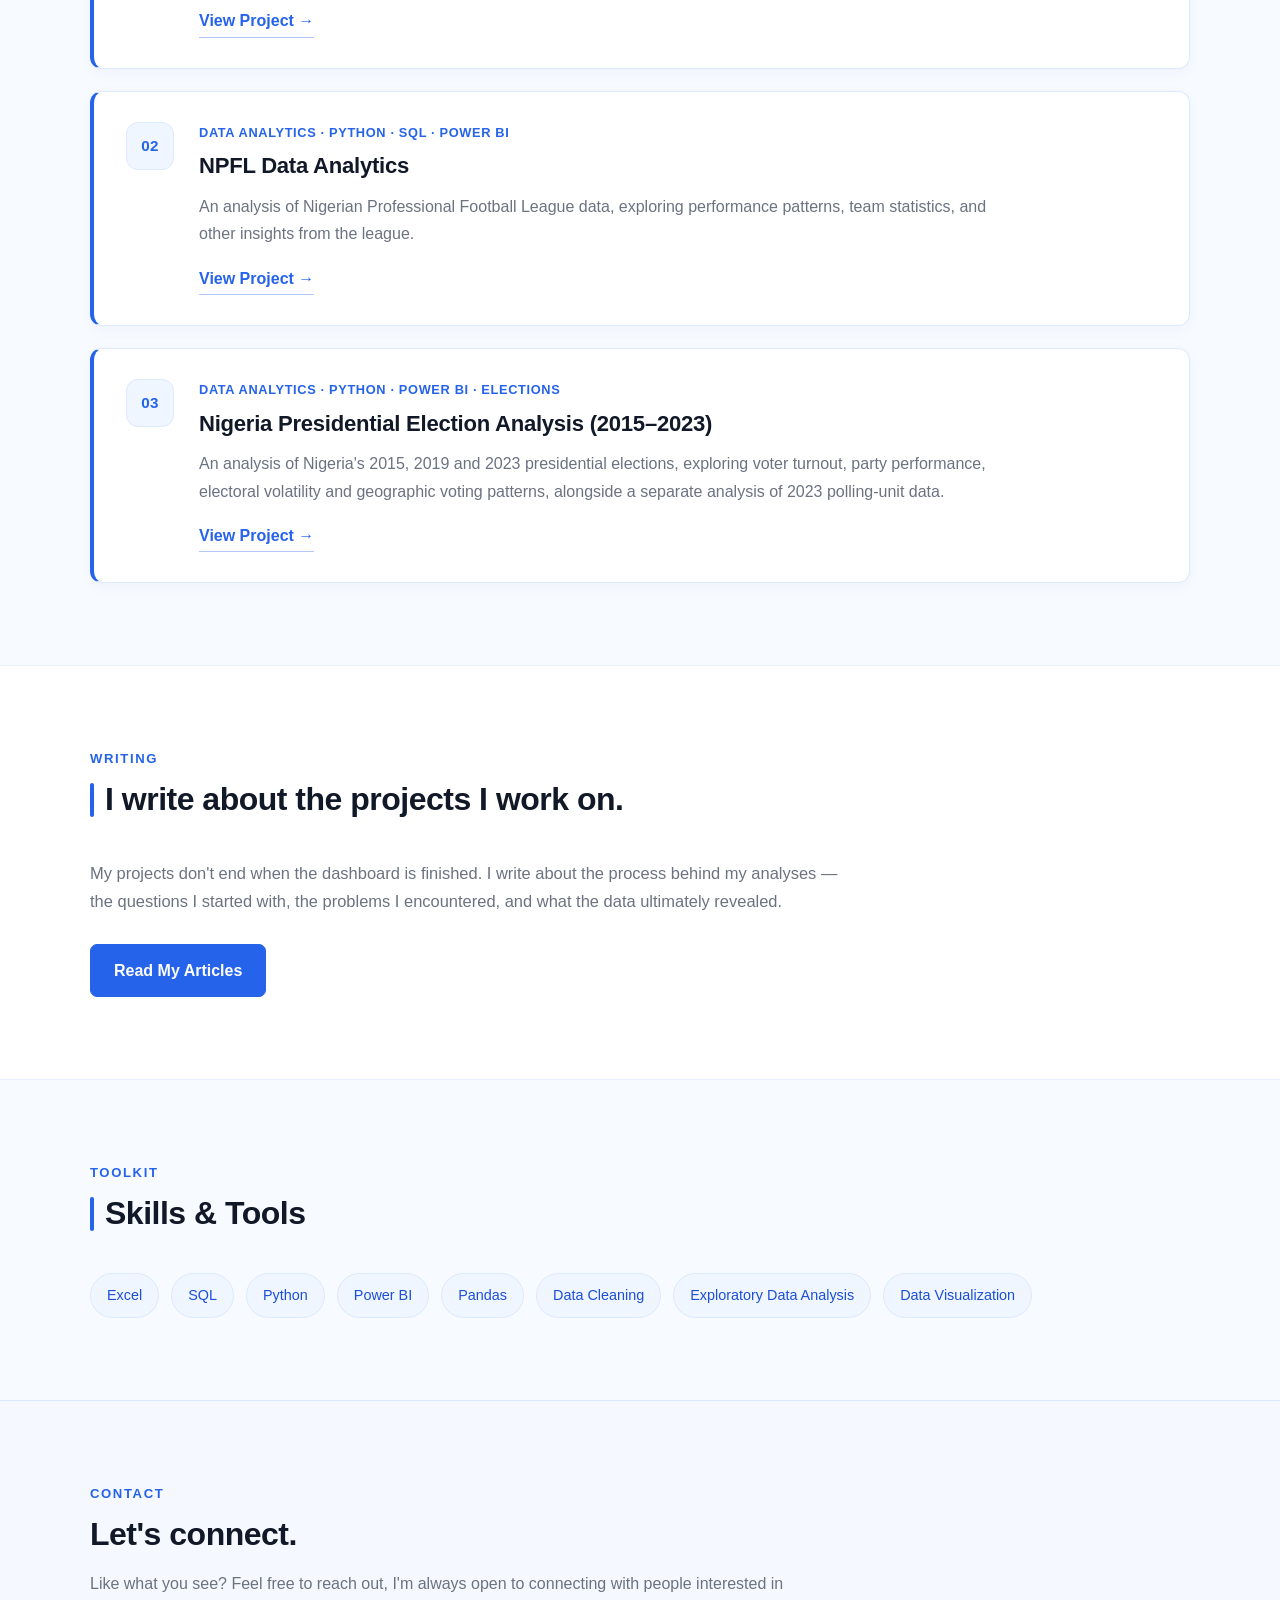
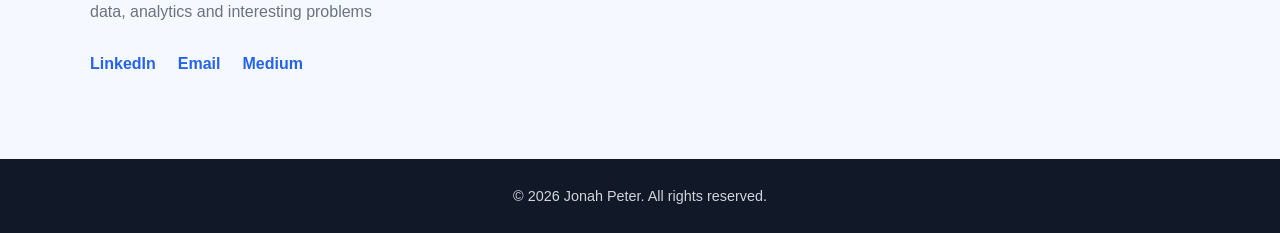
==== commit 038e403e: "updt" ====
--- a/index.html
+++ b/index.html
@@ -228,7 +228,7 @@
                     <div class="project-links">
 
                         <a
-                            href="project3.html"
+                            href="project-3.html"
                             class="project-link primary-project-link"
                         >
                             View Project →
--- a/style.css
+++ b/style.css
@@ -2,477 +2,137 @@
    GENERAL
 ========================= */
 
-* {
-    margin: 0;
-    padding: 0;
-    box-sizing: border-box;
+:root {
+    --blue: #2563eb;
+    --blue-dark: #1d4ed8;
+    --blue-soft: #eff6ff;
+    --blue-pale: #f5f9ff;
+    --blue-border: #dbeafe;
+    --ink: #111827;
+    --text: #374151;
+    --muted: #6b7280;
+    --white: #ffffff;
 }
 
-html {
-    scroll-behavior: smooth;
+* { margin: 0; padding: 0; box-sizing: border-box; }
+html { scroll-behavior: smooth; scroll-padding-top: 90px; }
+body { font-family: Arial, Helvetica, sans-serif; line-height: 1.7; color: var(--text); background: var(--white); }
+a { color: inherit; text-decoration: none; }
+.container { width: 90%; max-width: 1100px; margin: 0 auto; }
+
+/* NAVIGATION */
+nav { position: sticky; top: 0; z-index: 1000; background: rgba(255,255,255,.96); border-bottom: 1px solid var(--blue-border); backdrop-filter: blur(12px); }
+.nav-container { width: 90%; max-width: 1100px; margin: 0 auto; display: flex; justify-content: space-between; align-items: center; gap: 24px; padding: 17px 0; }
+.logo { flex-shrink: 0; font-size: 1.3rem; font-weight: 700; letter-spacing: -.4px; color: var(--blue); }
+.nav-links { display: flex; align-items: center; gap: 25px; list-style: none; }
+.nav-links a { color: var(--text); font-size: .94rem; font-weight: 500; transition: color .25s ease; }
+.nav-links a:hover { color: var(--blue); }
+
+/* HERO */
+.hero { padding: 118px 0 112px; background: radial-gradient(circle at 85% 15%, rgba(37,99,235,.08), transparent 28%), var(--blue-pale); border-bottom: 1px solid var(--blue-border); }
+.hero-content { max-width: 780px; }
+.hero-greeting { position: relative; margin-bottom: 20px; color: var(--blue); font-size: 2rem; font-weight: 700; letter-spacing: -.7px; }
+.hero-greeting::after { content: ""; display: block; width: 56px; height: 4px; margin-top: 13px; background: var(--blue); border-radius: 10px; }
+.hero-description { max-width: 690px; margin-bottom: 30px; color: #4b5563; font-size: 1.17rem; line-height: 1.8; }
+
+/* BUTTONS */
+.btn, .primary-button { display: inline-flex; align-items: center; justify-content: center; padding: 12px 23px; border: 1px solid var(--blue); border-radius: 7px; background: var(--blue); color: var(--white); font-weight: 700; transition: background-color .25s ease, border-color .25s ease, transform .25s ease, box-shadow .25s ease; }
+.btn-primary { background: var(--blue); color: var(--white); }
+.btn:hover, .primary-button:hover, .btn-primary:hover { transform: translateY(-2px); border-color: var(--blue-dark); background: var(--blue-dark); color: var(--white); box-shadow: 0 7px 18px rgba(37,99,235,.18); }
+.writing-button { margin-top: 5px; }
+
+/* GENERAL SECTIONS */
+section { padding: 82px 0; }
+section h2 { margin-bottom: 15px; color: var(--ink); font-size: 2rem; line-height: 1.3; letter-spacing: -.5px; }
+.section-heading { max-width: 760px; margin-bottom: 38px; }
+.section-heading h2 { position: relative; padding-left: 15px; }
+.section-heading h2::before { content: ""; position: absolute; top: 4px; bottom: 4px; left: 0; width: 4px; border-radius: 5px; background: var(--blue); }
+.section-heading > p:not(.section-label) { max-width: 700px; color: var(--muted); }
+.section-intro { margin-bottom: 40px; color: var(--muted); }
+.section-label { margin-bottom: 9px; color: var(--blue); font-size: .82rem; font-weight: 700; letter-spacing: 1.6px; text-transform: uppercase; }
+
+/* ABOUT */
+#about { background: var(--white); border-bottom: 1px solid #eef4ff; }
+.about-content { max-width: 820px; }
+.about-content p { margin-bottom: 18px; color: #4b5563; font-size: 1.04rem; }
+.about-content .about-ending { margin-top: 25px; margin-bottom: 0; color: var(--blue); font-size: 1.12rem; font-weight: 700; }
+
+/* PROJECTS */
+.projects-section { background: #f7faff; border-top: 1px solid #e8f0ff; border-bottom: 1px solid #e8f0ff; }
+.projects-section .section-heading { margin-bottom: 38px; }
+.project-card { display: flex; align-items: flex-start; gap: 25px; margin-bottom: 22px; padding: 30px 32px; border: 1px solid var(--blue-border); border-left: 4px solid var(--blue); border-radius: 12px; background: var(--white); box-shadow: 0 4px 15px rgba(31,69,125,.035); transition: transform .25s ease, border-color .25s ease, box-shadow .25s ease; }
+.project-card:last-child { margin-bottom: 0; }
+.project-card:hover { transform: translateY(-4px); border-color: #b8d0ff; border-left-color: var(--blue); box-shadow: 0 12px 28px rgba(37,99,235,.09); }
+.project-number { display: flex; flex: 0 0 48px; align-items: center; justify-content: center; width: 48px; height: 48px; border: 1px solid var(--blue-border); border-radius: 12px; background: var(--blue-soft); color: var(--blue); font-size: .95rem; font-weight: 800; letter-spacing: .3px; }
+.project-content { min-width: 0; flex: 1; }
+.project-card h3 { margin-bottom: 11px; color: var(--ink); font-size: 1.38rem; line-height: 1.4; letter-spacing: -.25px; }
+.project-card p { max-width: 820px; margin-bottom: 17px; color: var(--muted); }
+.project-card .project-category { margin-bottom: 8px; color: var(--blue); font-size: .8rem; font-weight: 700; letter-spacing: .65px; text-transform: uppercase; }
+.project-links { display: flex; flex-wrap: wrap; align-items: center; gap: 16px; margin-top: 5px; }
+.project-link { display: inline-flex; align-items: center; color: var(--blue); font-weight: 700; transition: color .2s ease, transform .2s ease; }
+.project-link:hover { transform: translateX(3px); color: var(--blue-dark); }
+.primary-project-link { padding-bottom: 2px; border-bottom: 1px solid rgba(37,99,235,.35); }
+
+/* WRITING */
+.writing-section, .writing { background: var(--white); }
+.writing-container { max-width: 1100px; }
+.writing-container > p { max-width: 760px; margin-bottom: 24px; color: var(--muted); font-size: 1.03rem; }
+.writing-content { max-width: 750px; }
+.writing-content p { margin-bottom: 25px; color: var(--muted); }
+.writing-link { color: var(--blue); font-weight: 700; }
+.writing-link:hover { color: var(--blue-dark); }
+
+/* SKILLS */
+#skills { background: #f7faff; border-top: 1px solid #e8f0ff; }
+.skills-list { display: flex; flex-wrap: wrap; gap: 12px; margin-top: 25px; }
+.skill, .skill-tag { display: inline-flex; align-items: center; padding: 9px 16px; border: 1px solid var(--blue-border); border-radius: 30px; background: var(--blue-soft); color: var(--blue-dark); font-size: .9rem; transition: background-color .2s ease, transform .2s ease, border-color .2s ease; }
+.skill-tag:hover { transform: translateY(-2px); border-color: #bfdbfe; background: #dbeafe; }
+
+/* CONTACT */
+.contact-section { padding: 82px 0; background: var(--blue-pale); border-top: 1px solid var(--blue-border); }
+.contact-container { max-width: 1100px; }
+.contact-container > p:not(.section-label) { max-width: 700px; margin-bottom: 25px; color: var(--muted); }
+.contact-content { max-width: 700px; }
+.contact-content p { margin-bottom: 25px; color: var(--muted); }
+.contact-links { display: flex; flex-wrap: wrap; gap: 22px; }
+.contact-links a { color: var(--blue); font-weight: 700; transition: color .2s ease; }
+.contact-links a:hover { color: var(--blue-dark); text-decoration: underline; text-underline-offset: 4px; }
+
+/* FOOTER */
+footer { padding: 25px 0; background: #111827; color: #d1d5db; text-align: center; font-size: .9rem; }
+
+/* ACCESSIBILITY */
+a:focus-visible { outline: 3px solid rgba(37,99,235,.45); outline-offset: 4px; border-radius: 4px; }
+
+/* TABLET */
+@media (max-width: 800px) {
+    .nav-container { flex-direction: column; gap: 13px; padding: 15px 0; }
+    .nav-links { flex-wrap: wrap; justify-content: center; gap: 12px 19px; }
+    .hero { padding: 82px 0; }
+    .hero-description { font-size: 1.04rem; }
+    .project-card { gap: 18px; padding: 25px; }
+    section { padding: 64px 0; }
+    section h2 { font-size: 1.75rem; }
+    .contact-section { padding: 65px 0; }
 }
 
-body {
-    font-family: Arial, Helvetica, sans-serif;
-    line-height: 1.6;
-    color: #1f2937;
-    background-color: #ffffff;
+/* MOBILE */
+@media (max-width: 520px) {
+    .container, .nav-container { width: 88%; }
+    .nav-links { gap: 9px 14px; }
+    .nav-links a { font-size: .88rem; }
+    .hero { padding: 68px 0; }
+    .hero-greeting { font-size: 1.75rem !important; }
+    .hero-description { font-size: 1rem; }
+    .project-card { flex-direction: column; gap: 15px; padding: 22px; }
+    .project-number { flex-basis: 42px; width: 42px; height: 42px; }
+    .project-card h3 { font-size: 1.2rem; }
+    .project-card p { font-size: .95rem; }
+    .contact-links { flex-direction: row; gap: 15px 20px; }
+    section { padding: 55px 0; }
 }
 
-a {
-    text-decoration: none;
-    color: inherit;
+@media (prefers-reduced-motion: reduce) {
+    html { scroll-behavior: auto; }
+    *, *::before, *::after { transition-duration: .01ms !important; animation-duration: .01ms !important; animation-iteration-count: 1 !important; }
 }
-
-.container {
-    width: 90%;
-    max-width: 1100px;
-    margin: 0 auto;
-}
-
-
-/* =========================
-   NAVIGATION
-========================= */
-
-nav {
-    position: sticky;
-    top: 0;
-    z-index: 1000;
-    background-color: #ffffff;
-    border-bottom: 1px solid #dbeafe;
-}
-
-.nav-container {
-    width: 90%;
-    max-width: 1100px;
-    margin: 0 auto;
-    display: flex;
-    justify-content: space-between;
-    align-items: center;
-    padding: 18px 0;
-}
-
-.logo {
-    font-size: 1.3rem;
-    font-weight: bold;
-    color: #2563eb;
-}
-
-.nav-links {
-    display: flex;
-    gap: 25px;
-    list-style: none;
-}
-
-.nav-links a {
-    color: #374151;
-    font-size: 0.95rem;
-    transition: color 0.3s ease;
-}
-
-.nav-links a:hover {
-    color: #2563eb;
-}
-
-
-/* =========================
-   HERO
-========================= */
-
-.hero {
-    padding: 110px 0;
-    background-color: #f5f9ff;
-    border-bottom: 1px solid #dbeafe;
-}
-
-.hero-content {
-    max-width: 750px;
-}
-
-.hero-greeting {
-    font-size: 2rem;
-    font-weight: 600;
-    color: #2563eb;
-    margin-bottom: 18px;
-    position: relative;
-}
-
-.hero-greeting::after {
-    content: "";
-    display: block;
-    width: 55px;
-    height: 3px;
-    background-color: #2563eb;
-    margin-top: 12px;
-    border-radius: 3px;
-}
-
-.hero p {
-    font-size: 1.15rem;
-    color: #4b5563;
-    max-width: 650px;
-    margin-bottom: 30px;
-}
-
-
-/* =========================
-   BUTTONS
-========================= */
-
-.btn {
-    display: inline-block;
-    padding: 12px 22px;
-    border-radius: 6px;
-    font-weight: bold;
-    transition: all 0.3s ease;
-}
-
-.btn-primary {
-    background-color: #2563eb;
-    color: #ffffff;
-}
-
-.btn-primary:hover {
-    background-color: #1d4ed8;
-    transform: translateY(-2px);
-}
-
-/* Main portfolio button */
-.primary-button {
-    display: inline-block;
-    background-color: #2563eb;
-    color: #ffffff;
-    padding: 12px 22px;
-    border-radius: 6px;
-    font-weight: bold;
-    transition: all 0.3s ease;
-}
-
-.primary-button:hover {
-    background-color: #1d4ed8;
-    color: #ffffff;
-    transform: translateY(-2px);
-}
-
-/* Writing button */
-.writing-button {
-    display: inline-block;
-    background-color: #2563eb;
-    color: #ffffff;
-    padding: 12px 22px;
-    border-radius: 6px;
-    font-weight: bold;
-    transition: all 0.3s ease;
-}
-
-.writing-button:hover {
-    background-color: #1d4ed8;
-    color: #ffffff;
-    transform: translateY(-2px);
-}
-
-
-/* =========================
-   SECTIONS
-========================= */
-
-section {
-    padding: 80px 0;
-}
-
-section h2 {
-    font-size: 2rem;
-    margin-bottom: 15px;
-    color: #111827;
-}
-
-.section-heading {
-    margin-bottom: 35px;
-}
-
-.section-heading h2 {
-    position: relative;
-    padding-left: 15px;
-}
-
-.section-heading h2::before {
-    content: "";
-    position: absolute;
-    left: 0;
-    top: 5px;
-    bottom: 5px;
-    width: 4px;
-    background-color: #2563eb;
-    border-radius: 4px;
-}
-
-.section-intro {
-    color: #6b7280;
-    margin-bottom: 40px;
-}
-
-.section-label {
-    color: #2563eb;
-    font-size: 0.85rem;
-    font-weight: bold;
-    text-transform: uppercase;
-    letter-spacing: 1.5px;
-    margin-bottom: 8px;
-}
-
-
-/* =========================
-   ABOUT
-========================= */
-
-#about {
-    background-color: #ffffff;
-    border-bottom: 1px solid #eef4ff;
-}
-
-.about-content {
-    max-width: 800px;
-}
-
-.about-content p {
-    margin-bottom: 18px;
-    color: #4b5563;
-}
-
-
-/* =========================
-   PROJECTS
-========================= */
-
-.projects-section {
-    background-color: #f7faff;
-    border-top: 1px solid #e8f0ff;
-    border-bottom: 1px solid #e8f0ff;
-}
-
-.projects {
-    background-color: #f9fafb;
-}
-
-.projects-grid {
-    display: grid;
-    grid-template-columns: repeat(2, 1fr);
-    gap: 25px;
-}
-
-.project-card {
-    background-color: #ffffff;
-    padding: 30px;
-    border: 1px solid #dbeafe;
-    border-top: 4px solid #2563eb;
-    border-radius: 10px;
-    transition: all 0.3s ease;
-}
-
-.project-card:hover {
-    transform: translateY(-5px);
-    border-color: #2563eb;
-    box-shadow: 0 10px 25px rgba(37, 99, 235, 0.10);
-}
-
-.project-card h3 {
-    font-size: 1.4rem;
-    margin-bottom: 12px;
-    color: #111827;
-}
-
-.project-card p {
-    color: #6b7280;
-    margin-bottom: 20px;
-}
-
-.project-category {
-    color: #2563eb !important;
-    font-size: 0.85rem;
-    font-weight: bold;
-    letter-spacing: 0.5px;
-    margin-bottom: 10px !important;
-}
-
-.project-link {
-    color: #2563eb;
-    font-weight: bold;
-}
-
-.project-link:hover {
-    color: #1d4ed8;
-}
-
-
-/* =========================
-   WRITING
-========================= */
-
-.writing-section {
-    background-color: #ffffff;
-}
-
-.writing {
-    background-color: #ffffff;
-}
-
-.writing-content {
-    max-width: 750px;
-}
-
-.writing-content p {
-    color: #6b7280;
-    margin-bottom: 25px;
-}
-
-.writing-link {
-    color: #2563eb;
-    font-weight: bold;
-}
-
-.writing-link:hover {
-    color: #1d4ed8;
-}
-
-
-/* =========================
-   SKILLS
-========================= */
-
-#skills {
-    background-color: #f7faff;
-    border-top: 1px solid #e8f0ff;
-}
-
-.skills {
-    background-color: #f9fafb;
-}
-
-.skills-list {
-    display: flex;
-    flex-wrap: wrap;
-    gap: 12px;
-    margin-top: 25px;
-}
-
-.skill {
-    background-color: #eff6ff;
-    color: #1d4ed8;
-    padding: 9px 16px;
-    border-radius: 20px;
-    font-size: 0.9rem;
-    border: 1px solid #dbeafe;
-}
-
-/* Your actual skill tags */
-.skill-tag {
-    background-color: #eff6ff;
-    color: #1d4ed8;
-    padding: 9px 16px;
-    border-radius: 20px;
-    font-size: 0.9rem;
-    border: 1px solid #dbeafe;
-    transition: all 0.25s ease;
-}
-
-.skill-tag:hover {
-    background-color: #dbeafe;
-    transform: translateY(-2px);
-}
-
-
-/* =========================
-   CONTACT
-========================= */
-
-.contact-section {
-    background-color: #f5f9ff;
-    border-top: 1px solid #dbeafe;
-}
-
-.contact-content {
-    max-width: 700px;
-}
-
-.contact-content p {
-    color: #6b7280;
-    margin-bottom: 25px;
-}
-
-.contact-links {
-    display: flex;
-    flex-wrap: wrap;
-    gap: 20px;
-}
-
-.contact-links a {
-    color: #2563eb;
-    font-weight: bold;
-    transition: color 0.3s ease;
-}
-
-.contact-links a:hover {
-    color: #1d4ed8;
-}
-
-
-/* =========================
-   FOOTER
-========================= */
-
-footer {
-    background-color: #111827;
-    color: #d1d5db;
-    text-align: center;
-    padding: 25px 0;
-    font-size: 0.9rem;
-}
-
-
-/* =========================
-   MOBILE
-========================= */
-
-@media (max-width: 800px) {
-
-    .nav-container {
-        flex-direction: column;
-        gap: 15px;
-    }
-
-    .nav-links {
-        flex-wrap: wrap;
-        justify-content: center;
-        gap: 15px;
-    }
-
-    .hero {
-        padding: 80px 0;
-    }
-
-    .hero-greeting {
-        font-size: 1.7rem;
-    }
-
-    .hero p {
-        font-size: 1rem;
-    }
-
-    .projects-grid {
-        grid-template-columns: 1fr;
-    }
-
-    section {
-        padding: 60px 0;
-    }
-
-    section h2 {
-        font-size: 1.7rem;
-    }
-
-    .contact-links {
-        flex-direction: column;
-        gap: 12px;
-    }
-}
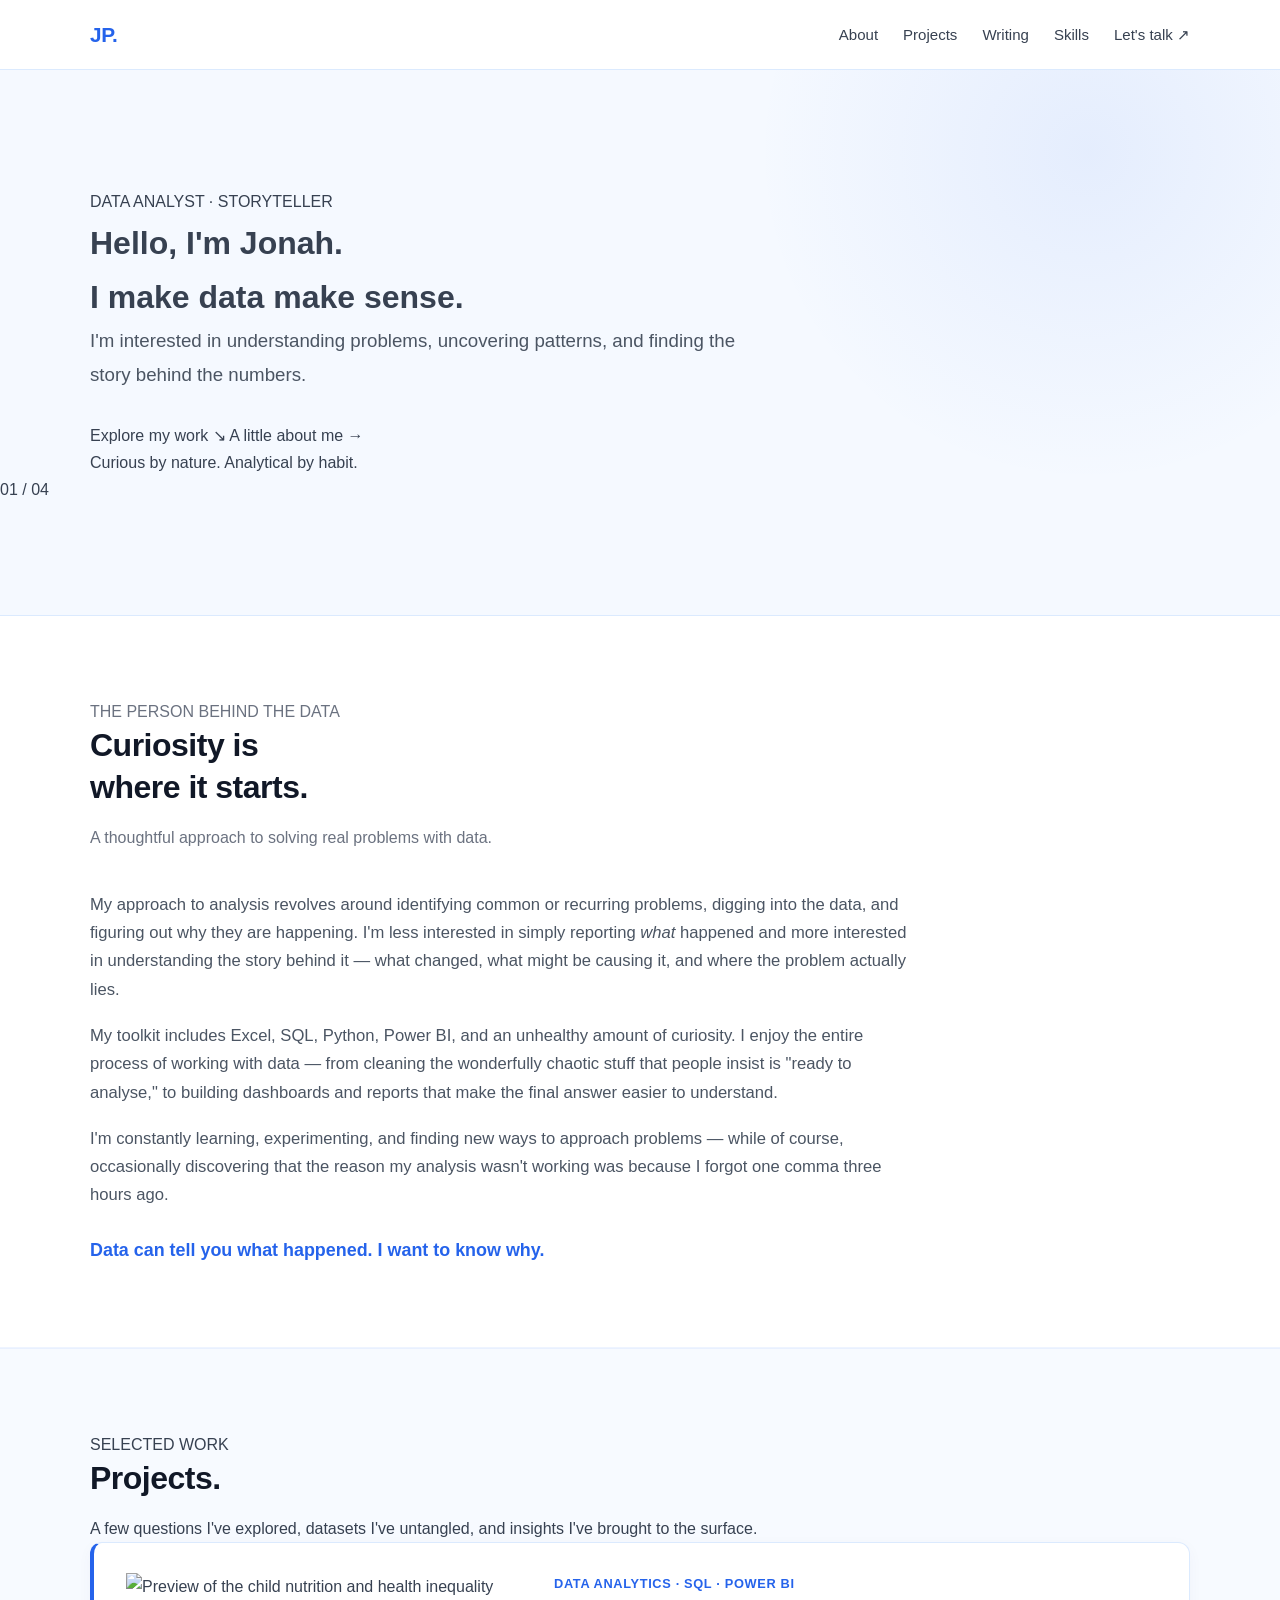
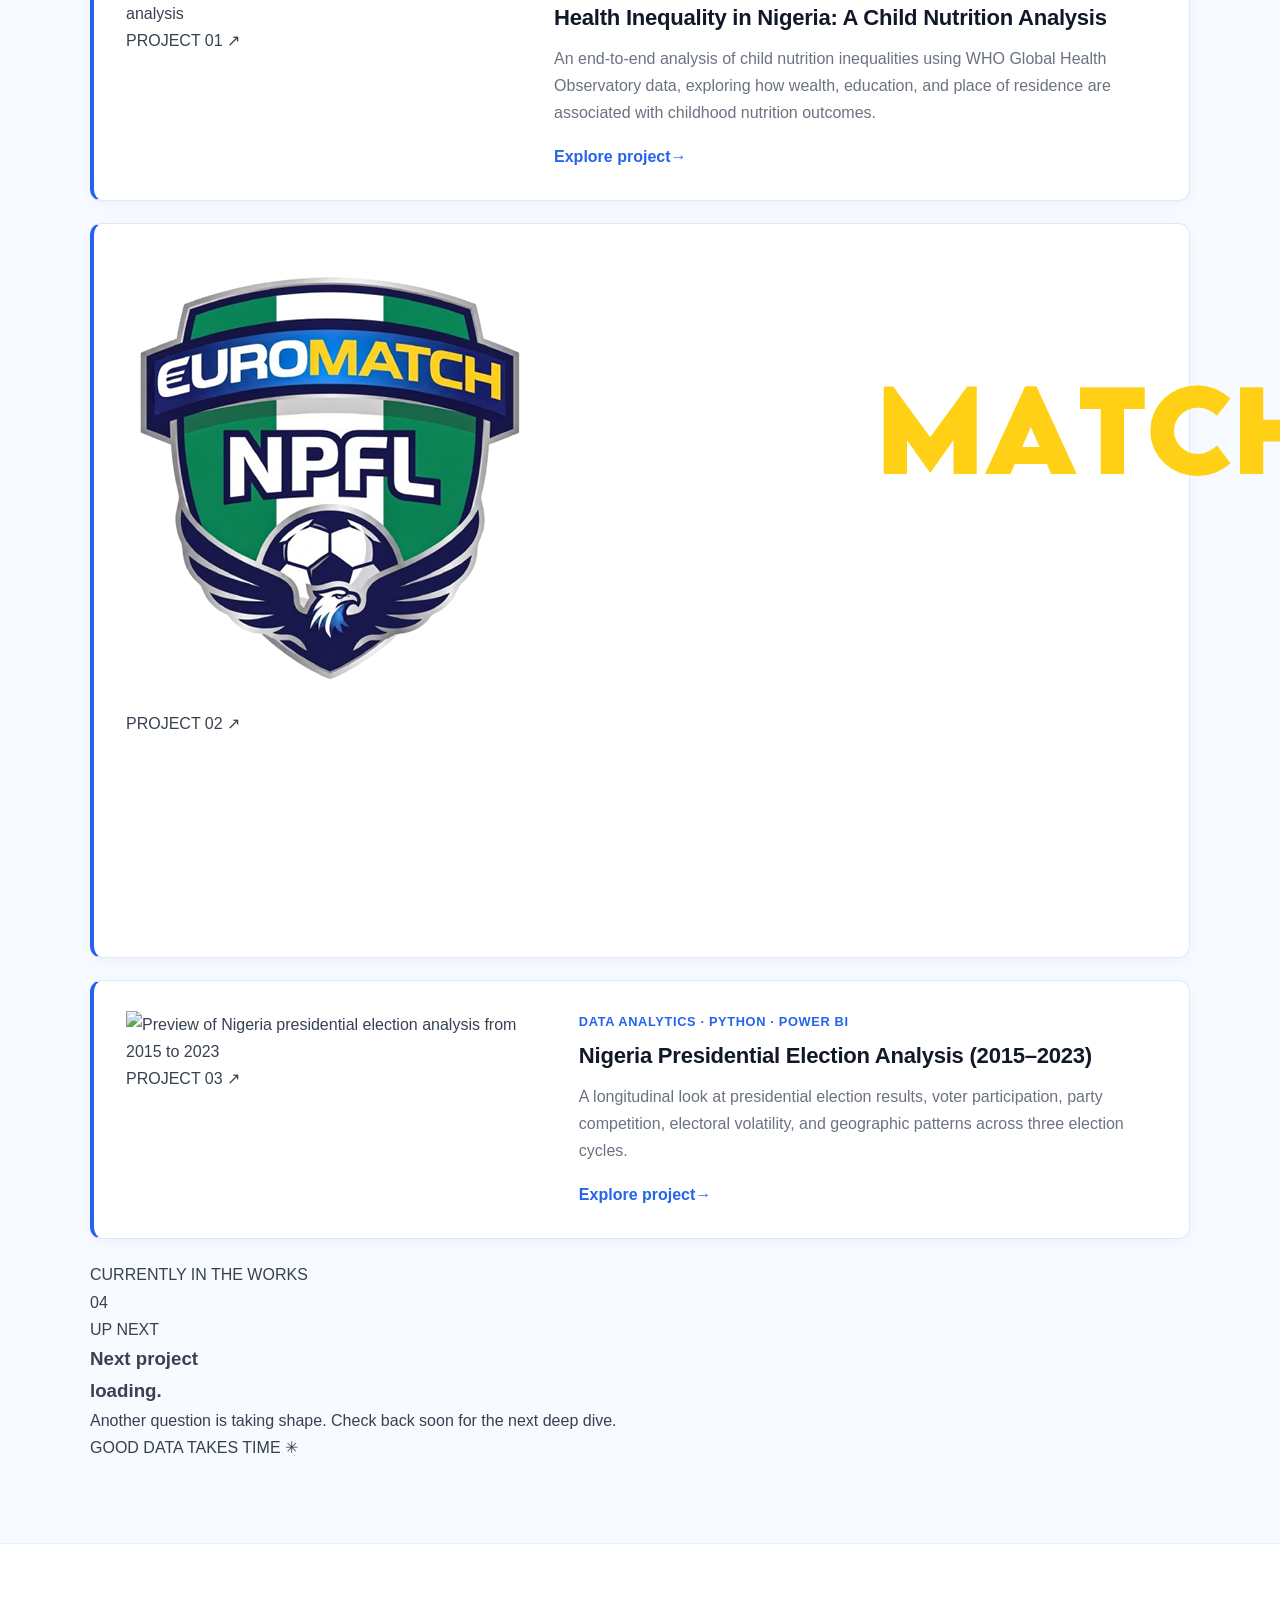
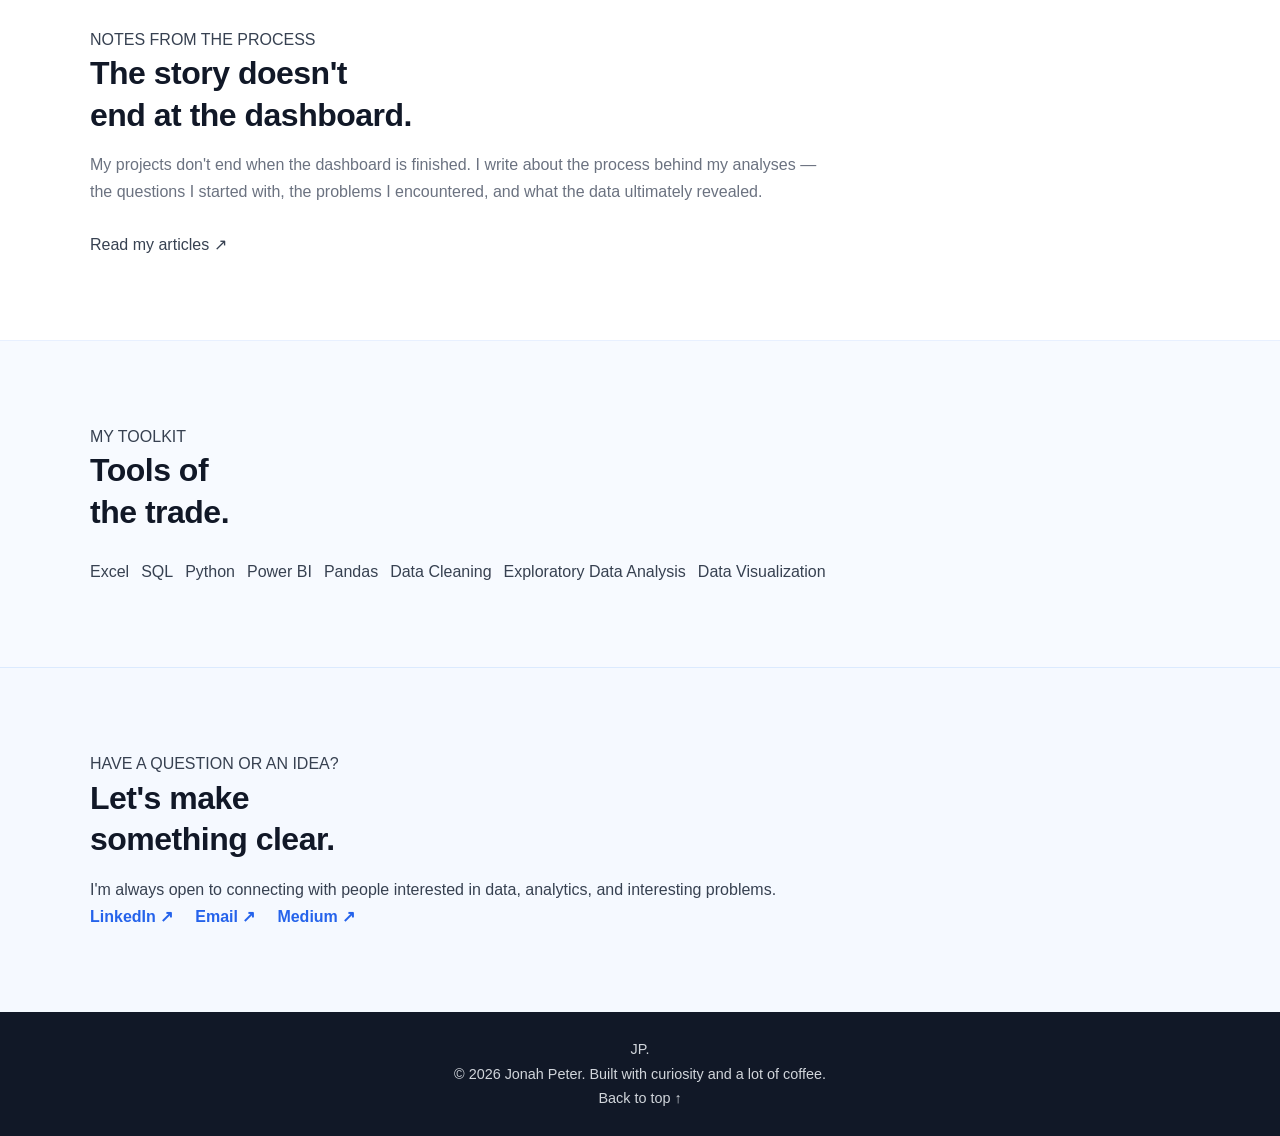
==== commit 9efe3b98: "projv3" ====
--- a/index.html
+++ b/index.html
@@ -1,383 +1,172 @@
 <!DOCTYPE html>
 <html lang="en">
 <head>
-    <meta charset="UTF-8">
-    <meta name="viewport" content="width=device-width, initial-scale=1.0">
+  <meta charset="UTF-8">
+  <meta name="viewport" content="width=device-width, initial-scale=1.0">
+  <meta name="description" content="Jonah Peter's data analytics portfolio — projects, insights and the stories behind the numbers.">
+  <title>Jonah Peter | Data Analyst</title>
+  <link rel="preconnect" href="https://fonts.googleapis.com">
+  <link rel="preconnect" href="https://fonts.gstatic.com" crossorigin>
+  <link href="https://fonts.googleapis.com/css2?family=DM+Sans:wght@400;500;600;700&family=Manrope:wght@400;500;600;700;800&display=swap" rel="stylesheet">
+  <link rel="stylesheet" href="style.css">
+</head>
+<body>
+  <nav class="site-nav">
+    <div class="container nav-container">
+      <a href="index.html" class="logo" aria-label="Jonah Peter homepage">JP<span>.</span></a>
+      <div class="nav-links" aria-label="Main navigation">
+        <a href="#about">About</a>
+        <a href="#projects">Projects</a>
+        <a href="#writing">Writing</a>
+        <a href="#skills">Skills</a>
+        <a href="#contact" class="nav-contact">Let's talk <span aria-hidden="true">↗</span></a>
+      </div>
+    </div>
+  </nav>
 
-    <title>Jonah Peter | Data Analyst</title>
+  <header class="hero">
+    <div class="hero-pattern" aria-hidden="true"></div>
+    <div class="container hero-inner">
+      <p class="eyebrow hero-eyebrow"><span class="eyebrow-line"></span> DATA ANALYST · STORYTELLER</p>
+      <h1>Hello, I'm Jonah<span class="gold-dot">.</span><br><span class="hero-outline">I make data make sense.</span></h1>
+      <p class="hero-description">I'm interested in understanding problems, uncovering patterns, and finding the story behind the numbers.</p>
+      <div class="hero-actions">
+        <a href="#projects" class="button button-gold">Explore my work <span aria-hidden="true">↘</span></a>
+        <a href="#about" class="text-link hero-secondary">A little about me <span aria-hidden="true">→</span></a>
+      </div>
+      <div class="hero-footnote"><span class="status-dot"></span> Curious by nature. Analytical by habit.</div>
+    </div>
+    <div class="hero-index" aria-hidden="true">01 / 04</div>
+  </header>
 
-    <link rel="stylesheet" href="style.css">
-</head>
+  <main>
+    <section id="about" class="section about-section">
+      <div class="container about-grid">
+        <div class="section-intro">
+          <p class="eyebrow"><span class="eyebrow-line"></span> THE PERSON BEHIND THE DATA</p>
+          <h2>Curiosity is<br>where it starts<span class="gold-dot">.</span></h2>
+          <p class="intro-note">A thoughtful approach to solving real problems with data.</p>
+        </div>
+        <div class="about-content">
+          <p>My approach to analysis revolves around identifying common or recurring problems, digging into the data, and figuring out why they are happening. I'm less interested in simply reporting <em>what</em> happened and more interested in understanding the story behind it — what changed, what might be causing it, and where the problem actually lies.</p>
+          <p>My toolkit includes Excel, SQL, Python, Power BI, and an unhealthy amount of curiosity. I enjoy the entire process of working with data — from cleaning the wonderfully chaotic stuff that people insist is "ready to analyse," to building dashboards and reports that make the final answer easier to understand.</p>
+          <p>I'm constantly learning, experimenting, and finding new ways to approach problems — while of course, occasionally discovering that the reason my analysis wasn't working was because I forgot one comma three hours ago.</p>
+          <p class="about-ending">Data can tell you what happened. <strong>I want to know why.</strong></p>
+        </div>
+      </div>
+    </section>
 
-<body>
-
-    <!-- Navigation -->
-    <nav>
-        <div class="container nav-container">
-
-            <a href="index.html" class="logo">
-                Jonah Peter
-            </a>
-
-            <div class="nav-links">
-                <a href="#about">About</a>
-                <a href="#projects">Projects</a>
-                <a href="#writing">Writing</a>
-                <a href="#skills">Skills</a>
-                <a href="#contact">Contact</a>
-            </div>
-
-        </div>
-    </nav>
-
-
-    <!-- Hero -->
-    <header class="hero">
-
-        <div class="container hero-content">
-
-            <p class="hero-greeting" style="font-size: 2rem;">
-                Hello, I'm Jonah.
-            </p>
-
-            <p class="hero-description">
-                I'm a data analyst that is interested in understanding problems,
-                uncovering patterns, and finding the story behind the numbers.
-            </p>
-
-            <a href="#projects" class="button primary-button">
-                View My Projects
-            </a>
-
+    <section id="projects" class="section projects-section">
+      <div class="container">
+        <div class="projects-heading">
+          <div>
+            <p class="eyebrow"><span class="eyebrow-line"></span> SELECTED WORK</p>
+            <h2>Projects<span class="gold-dot">.</span></h2>
+          </div>
+          <p class="projects-lede">A few questions I've explored, datasets I've untangled, and insights I've brought to the surface.</p>
         </div>
 
-    </header>
+        <div class="project-grid">
+          <article class="project-card">
+            <a class="project-image-link" href="project-1.html" aria-label="View Health Inequality in Nigeria project">
+              <img class="project-thumbnail" src="images/thumbnails/project1thumb.png" alt="Preview of the child nutrition and health inequality analysis" loading="lazy">
+              <span class="image-index">PROJECT 01</span>
+              <span class="image-arrow" aria-hidden="true">↗</span>
+            </a>
+            <div class="project-card-body">
+              <p class="project-category">DATA ANALYTICS <span>·</span> SQL <span>·</span> POWER BI</p>
+              <h3>Health Inequality in Nigeria: A Child Nutrition Analysis</h3>
+              <p>An end-to-end analysis of child nutrition inequalities using WHO Global Health Observatory data, exploring how wealth, education, and place of residence are associated with childhood nutrition outcomes.</p>
+              <a href="project-1.html" class="project-link">Explore project <span aria-hidden="true">→</span></a>
+            </div>
+          </article>
 
+          <article class="project-card">
+            <a class="project-image-link" href="project-2.html" aria-label="View NPFL Data Analytics project">
+              <img class="project-thumbnail" src="images/thumbnails/project2thumb.png" alt="Preview of Nigerian Professional Football League data analysis" loading="lazy">
+              <span class="image-index">PROJECT 02</span>
+              <span class="image-arrow" aria-hidden="true">↗</span>
+            </a>
+            <div class="project-card-body">
+              <p class="project-category">DATA ANALYTICS <span>·</span> PYTHON <span>·</span> SQL <span>·</span> POWER BI</p>
+              <h3>NPFL Data Analytics</h3>
+              <p>An exploration of Nigerian Professional Football League data, uncovering performance patterns, team statistics, and insights from the league.</p>
+              <a href="project-2.html" class="project-link">Explore project <span aria-hidden="true">→</span></a>
+            </div>
+          </article>
 
-    <!-- About -->
-    <section id="about" class="section">
+          <article class="project-card">
+            <a class="project-image-link" href="project3.html" aria-label="View Nigeria Presidential Election Analysis project">
+              <img class="project-thumbnail" src="images/thumbnails/project3thumb.png" alt="Preview of Nigeria presidential election analysis from 2015 to 2023" loading="lazy">
+              <span class="image-index">PROJECT 03</span>
+              <span class="image-arrow" aria-hidden="true">↗</span>
+            </a>
+            <div class="project-card-body">
+              <p class="project-category">DATA ANALYTICS <span>·</span> PYTHON <span>·</span> POWER BI</p>
+              <h3>Nigeria Presidential Election Analysis (2015–2023)</h3>
+              <p>A longitudinal look at presidential election results, voter participation, party competition, electoral volatility, and geographic patterns across three election cycles.</p>
+              <a href="project3.html" class="project-link">Explore project <span aria-hidden="true">→</span></a>
+            </div>
+          </article>
 
-        <div class="container">
-
-            <div class="section-heading">
-                <p class="section-label">About Me</p>
+          <article class="next-project-card" aria-label="Next project loading">
+            <div class="next-card-top"><span class="loading-dot"></span> CURRENTLY IN THE WORKS</div>
+            <div class="next-card-art" aria-hidden="true">
+              <span class="orbit orbit-one"></span><span class="orbit orbit-two"></span><span class="orbit orbit-three"></span>
+              <span class="orbit-core">04</span>
             </div>
-
-            <div class="about-content" style="font-size: 1.08rem;">
-
-
-                <p>
-                    My approach to analysis revolves around identifying common
-                    or recurring problems, digging into the data, and figuring
-                    out why they are happening. I'm less interested in simply
-                    reporting <em>what</em> happened and more interested in
-                    understanding the story behind it — what changed, what
-                    might be causing it, and where the problem actually lies.
-                </p>
-
-                <p>
-                    My toolkit includes Excel, SQL, Python, Power BI, and an
-                    unhealthy amount of curiosity. I enjoy the entire process
-                    of working with data — from cleaning the wonderfully
-                    chaotic stuff that people insist is "ready to analyse,"
-                    to building dashboards and reports that make the final
-                    answer easier to understand.
-                </p>
-
-                <p>
-                    I'm constantly learning, experimenting, and finding new
-                    ways to approach problems — while of course, occasionally
-                    discovering that the reason my analysis wasn't working
-                    was because I forgot one comma three hours ago.
-                </p>
-
-                <p class="about-ending">
-                    Data can tell you what happened. I want to know why.
-                </p>
-
+            <div class="next-card-copy">
+              <p class="eyebrow">UP NEXT</p>
+              <h3>Next project<br><span>loading.</span></h3>
+              <p>Another question is taking shape. Check back soon for the next deep dive.</p>
             </div>
-
+            <span class="next-card-footer">GOOD DATA TAKES TIME <span aria-hidden="true">✳</span></span>
+          </article>
         </div>
-
+      </div>
     </section>
 
-
-    <!-- Projects -->
-    <section id="projects" class="section projects-section">
-
-        <div class="container">
-
-            <div class="section-heading">
-                <p class="section-label">Selected Work</p>
-
-                <h2>Projects</h2>
-
-                <p>
-                    A collection of data projects where I explore problems,
-                    work through the data, and turn the results into
-                    understandable insights.
-                </p>
-            </div>
-
-
-            <!-- Project 1 -->
-            <article class="project-card">
-
-                <div class="project-number">
-                    01
-                </div>
-
-                <div class="project-content">
-
-                    <p class="project-category">
-                        Data Analytics · SQL · Power BI
-                    </p>
-
-                    <h3>
-                        Health Inequality in Nigeria:
-                        A Child Nutrition Analysis
-                    </h3>
-
-                    <p>
-                        An end-to-end data analytics project analyzing child
-                        nutrition inequalities in Nigeria using WHO Global
-                        Health Observatory data. The analysis explores how
-                        wealth, educational attainment, and place of residence
-                        are associated with childhood nutrition outcomes.
-                    </p>
-
-                    <div class="project-links">
-
-                        <a
-                            href="project-1.html"
-                            class="project-link primary-project-link"
-                        >
-                            View Project →
-                        </a>
-
-                    </div>
-
-                </div>
-
-            </article>
-
-
-            <!-- Project 2 -->
-            <article class="project-card">
-
-                <div class="project-number">
-                    02
-                </div>
-
-                <div class="project-content">
-
-                    <p class="project-category">
-                        Data Analytics · Python · SQL · Power BI
-                    </p>
-
-                    <h3>
-                        NPFL Data Analytics
-                    </h3>
-
-                    <p>
-                        An analysis of Nigerian Professional Football League
-                        data, exploring performance patterns, team statistics,
-                        and other insights from the league.
-                    </p>
-
-                    <div class="project-links">
-
-                        <a
-                            href="project-2.html"
-                            class="project-link primary-project-link"
-                        >
-                            View Project →
-                        </a>
-
-                    </div>
-
-                </div>
-
-            </article>
-
-
-            <!-- Project 3 -->
-            <article class="project-card">
-
-                <div class="project-number">
-                    03
-                </div>
-
-                <div class="project-content">
-
-                    <p class="project-category">
-                        Data Analytics · Python · Power BI · Elections
-                    </p>
-
-                    <h3>
-                        Nigeria Presidential Election Analysis (2015–2023)
-                    </h3>
-
-                    <p>
-                        An analysis of Nigeria's 2015, 2019 and 2023 presidential
-                        elections, exploring voter turnout, party performance,
-                        electoral volatility and geographic voting patterns,
-                        alongside a separate analysis of 2023 polling-unit data.
-                    </p>
-
-                    <div class="project-links">
-
-                        <a
-                            href="project-3.html"
-                            class="project-link primary-project-link"
-                        >
-                            View Project →
-                        </a>
-
-                    </div>
-
-                </div>
-
-            </article>
-
+    <section id="writing" class="section writing-section">
+      <div class="container writing-grid">
+        <div>
+          <p class="eyebrow"><span class="eyebrow-line"></span> NOTES FROM THE PROCESS</p>
+          <h2>The story doesn't<br>end at the dashboard<span class="gold-dot">.</span></h2>
         </div>
-
+        <div class="writing-content">
+          <p>My projects don't end when the dashboard is finished. I write about the process behind my analyses — the questions I started with, the problems I encountered, and what the data ultimately revealed.</p>
+          <a href="https://medium.com/@Lagoju" class="button button-outline" target="_blank" rel="noopener noreferrer">Read my articles <span aria-hidden="true">↗</span></a>
+        </div>
+      </div>
     </section>
 
-
-    <!-- Writing -->
-    <section id="writing" class="section writing-section">
-
-        <div class="container writing-container">
-
-            <div class="section-heading">
-
-                <p class="section-label">
-                    Writing
-                </p>
-
-                <h2>
-                    I write about the projects I work on.
-                </h2>
-
-            </div>
-
-            <p>
-                My projects don't end when the dashboard is finished.
-                I write about the process behind my analyses — the questions
-                I started with, the problems I encountered, and what the data
-                ultimately revealed.
-            </p>
-
-            <a
-                href="https://medium.com/@Lagoju"
-                class="button primary-button writing-button"
-                target="_blank"
-                rel="noopener noreferrer"
-            >
-                Read My Articles
-            </a>
-
+    <section id="skills" class="section skills-section">
+      <div class="container skills-layout">
+        <div class="skills-heading">
+          <p class="eyebrow"><span class="eyebrow-line"></span> MY TOOLKIT</p>
+          <h2>Tools of<br>the trade<span class="gold-dot">.</span></h2>
         </div>
-
+        <div class="skills-list" aria-label="Skills and tools">
+          <span>Excel</span><span>SQL</span><span>Python</span><span>Power BI</span><span>Pandas</span><span>Data Cleaning</span><span>Exploratory Data Analysis</span><span>Data Visualization</span>
+        </div>
+      </div>
     </section>
 
+    <section id="contact" class="contact-section">
+      <div class="container contact-inner">
+        <p class="eyebrow"><span class="eyebrow-line"></span> HAVE A QUESTION OR AN IDEA?</p>
+        <h2>Let's make<br>something <span>clear.</span></h2>
+        <p>I'm always open to connecting with people interested in data, analytics, and interesting problems.</p>
+        <div class="contact-links">
+          <a href="https://www.linkedin.com/in/jonah-peter/" target="_blank" rel="noopener noreferrer">LinkedIn <span aria-hidden="true">↗</span></a>
+          <a href="mailto:jonahpeter96@gmail.com">Email <span aria-hidden="true">↗</span></a>
+          <a href="https://medium.com/@Lagoju" target="_blank" rel="noopener noreferrer">Medium <span aria-hidden="true">↗</span></a>
+        </div>
+      </div>
+    </section>
+  </main>
 
-    <!-- Skills -->
-    <section id="skills" class="section">
-
-        <div class="container">
-
-            <div class="section-heading">
-
-                <p class="section-label">
-                    Toolkit
-                </p>
-
-                <h2>
-                    Skills & Tools
-                </h2>
-
-            </div>
-
-            <div class="skills-list">
-
-                <span class="skill-tag">Excel</span>
-                <span class="skill-tag">SQL</span>
-                <span class="skill-tag">Python</span>
-                <span class="skill-tag">Power BI</span>
-                <span class="skill-tag">Pandas</span>
-                <span class="skill-tag">Data Cleaning</span>
-                <span class="skill-tag">Exploratory Data Analysis</span>
-                <span class="skill-tag">Data Visualization</span>
-
-            </div>
-
-        </div>
-
-    </section>
-
-
-    <!-- Contact -->
-    <section id="contact" class="contact-section">
-
-        <div class="container contact-container">
-
-            <p class="section-label">
-                Contact
-            </p>
-
-            <h2>
-                Let's connect.
-            </h2>
-
-            <p>
-                Like what you see? Feel free to reach out, I'm always open
-                to connecting with people interested in data, analytics and
-                interesting problems
-            </p>
-
-            <div class="contact-links">
-
-                <a
-                    href="https://www.linkedin.com/in/jonah-peter/"
-                    target="_blank"
-                    rel="noopener noreferrer"
-                >
-                    LinkedIn
-                </a>
-
-                <a href="mailto:jonahpeter96@gmail.com">
-                    Email
-                </a>
-
-                <a
-                    href="https://medium.com/@Lagoju"
-                    target="_blank"
-                    rel="noopener noreferrer"
-                >
-                    Medium
-                </a>
-
-            </div>
-
-        </div>
-
-    </section>
-
-
-    <!-- Footer -->
-    <footer>
-
-        <div class="container">
-
-            <p>
-                © 2026 Jonah Peter. All rights reserved.
-            </p>
-
-        </div>
-
-    </footer>
-
+  <footer class="site-footer">
+    <div class="container footer-inner"><a href="index.html" class="footer-logo">JP<span>.</span></a><p>© 2026 Jonah Peter. Built with curiosity and a lot of coffee.</p><a href="#top" class="back-top">Back to top ↑</a></div>
+  </footer>
 </body>
 </html>
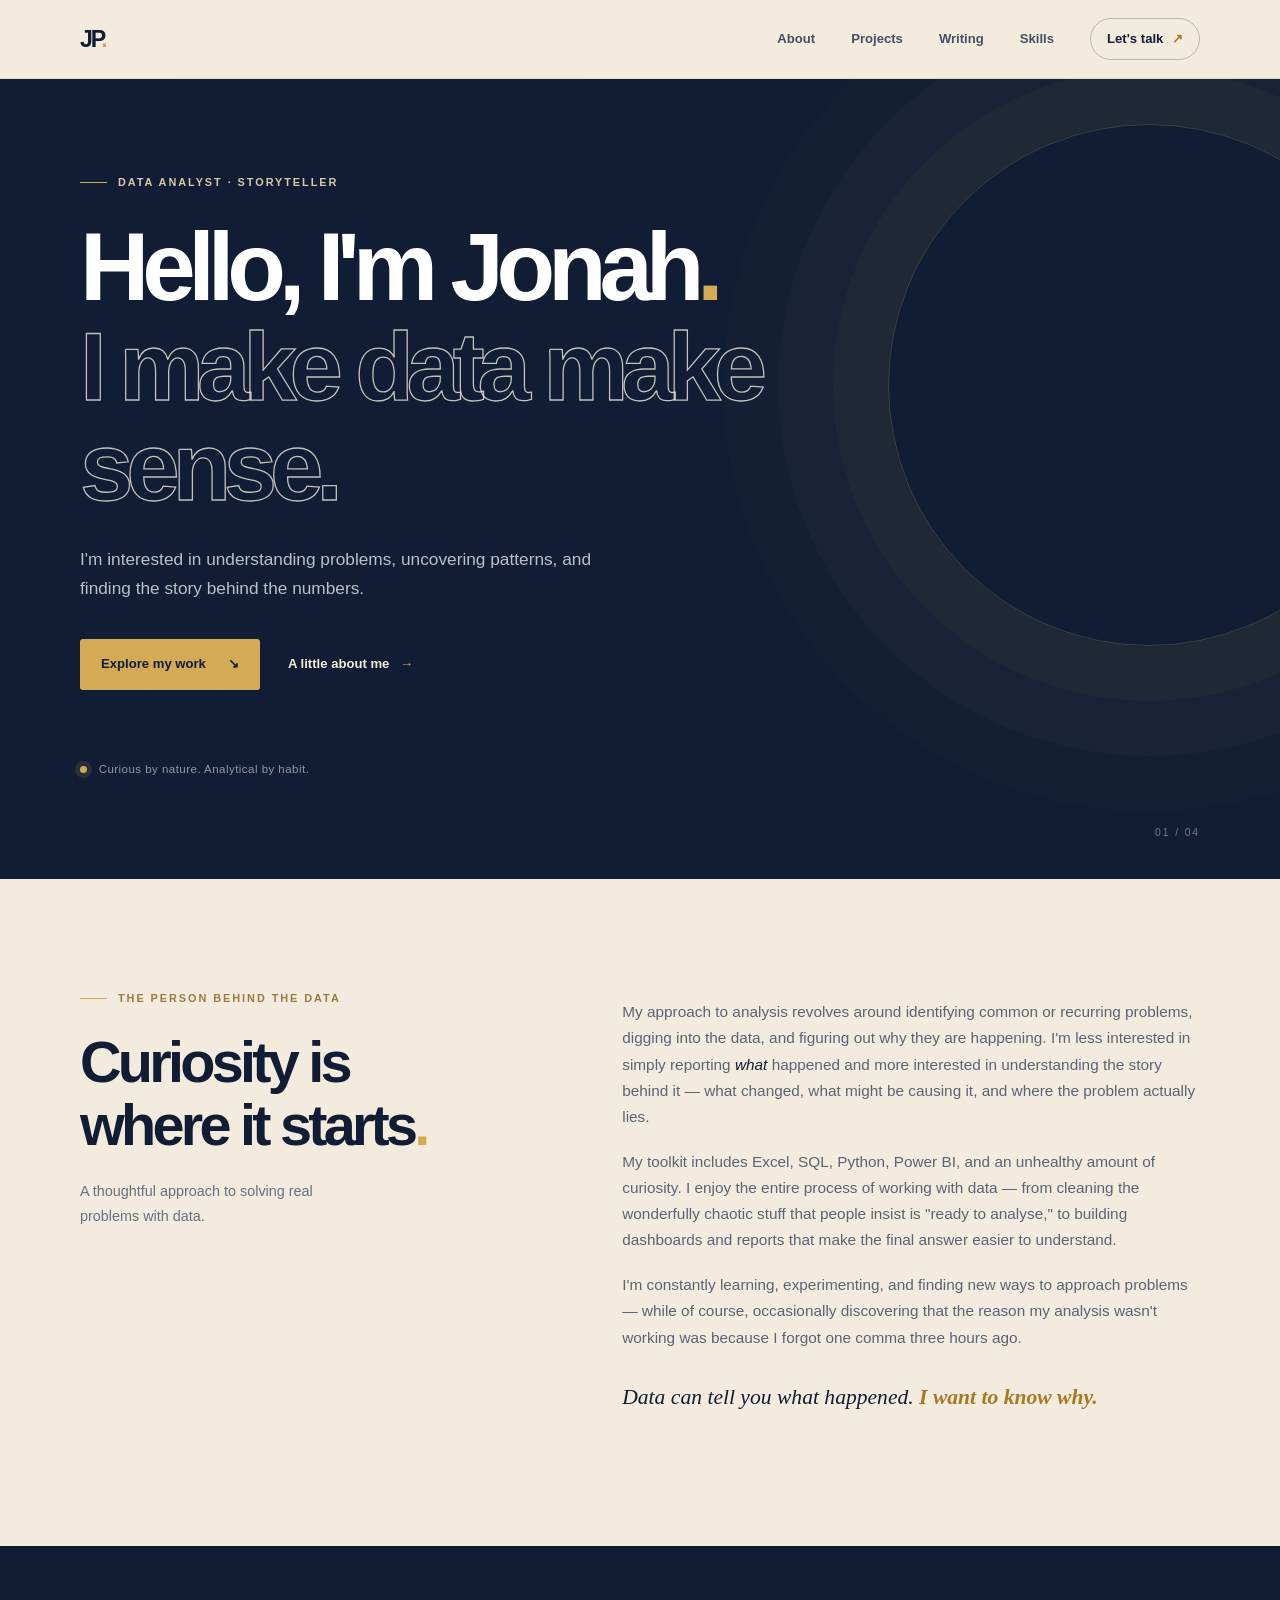
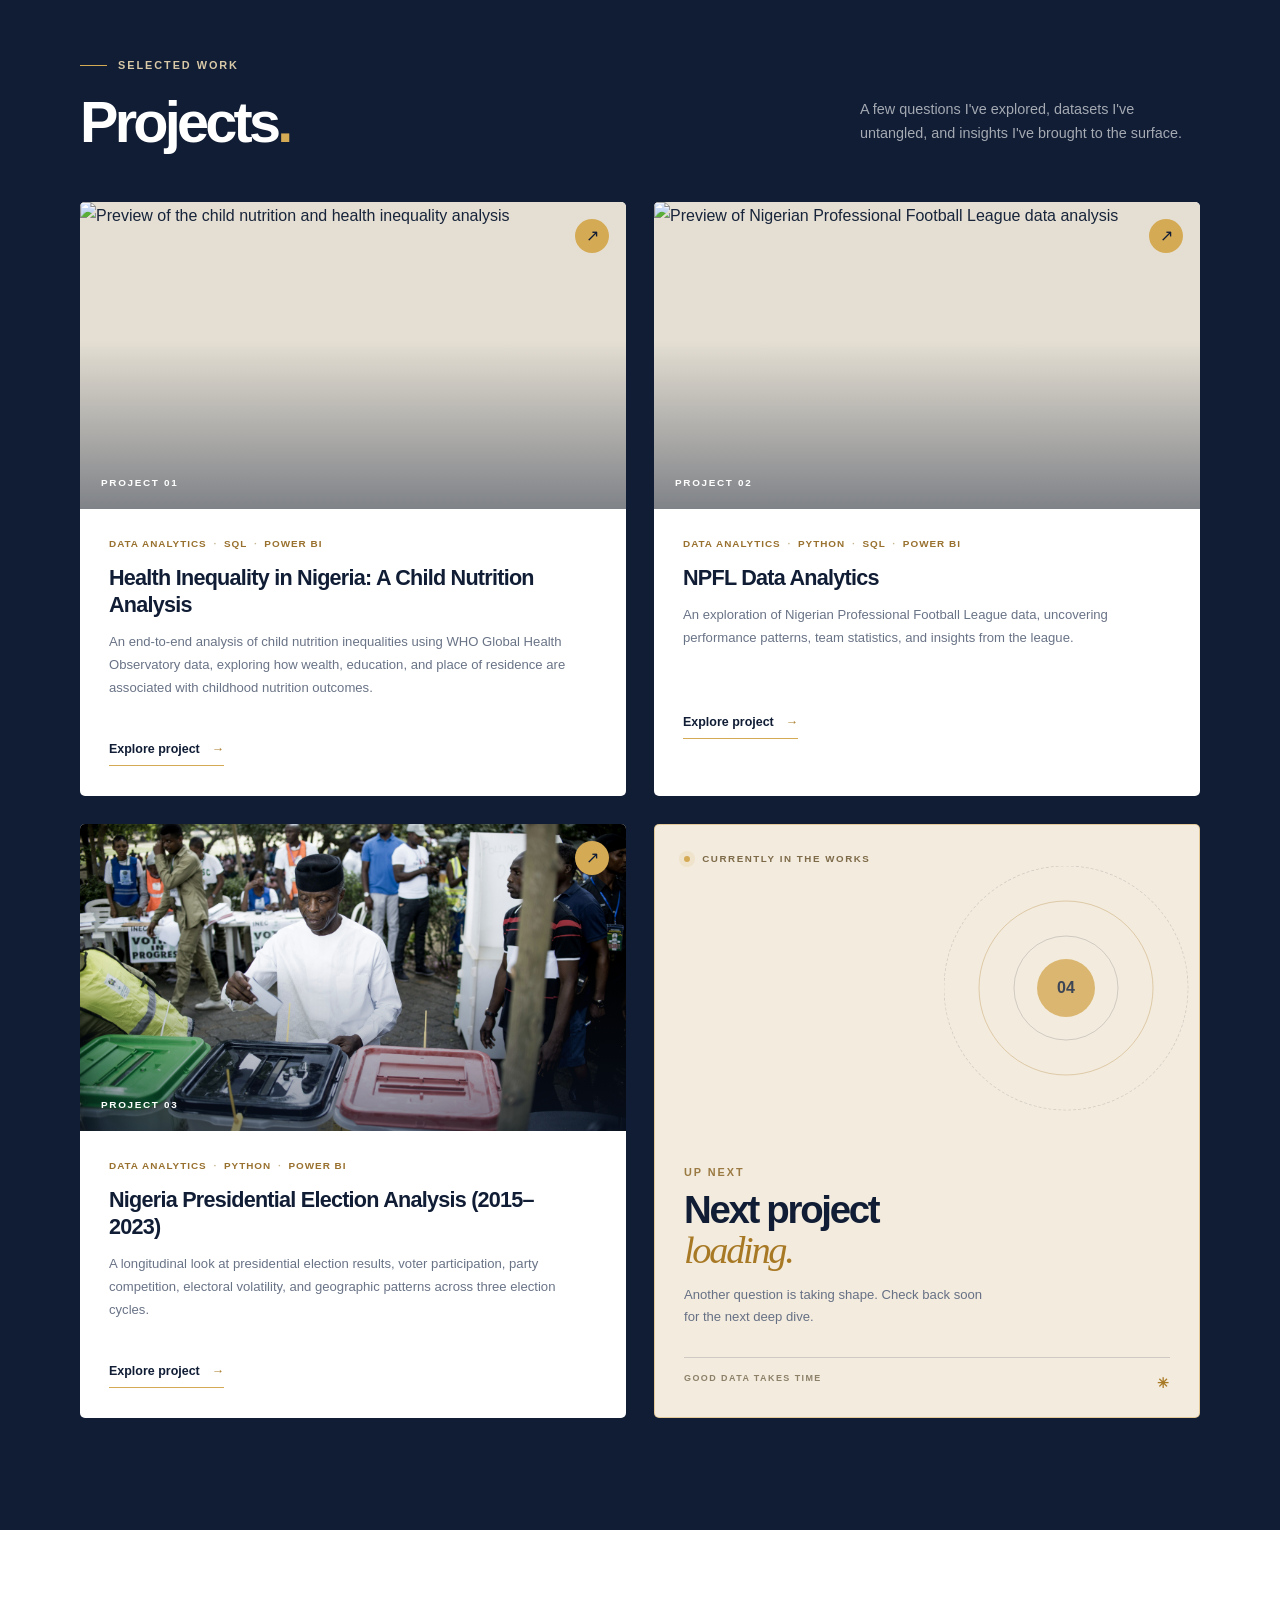
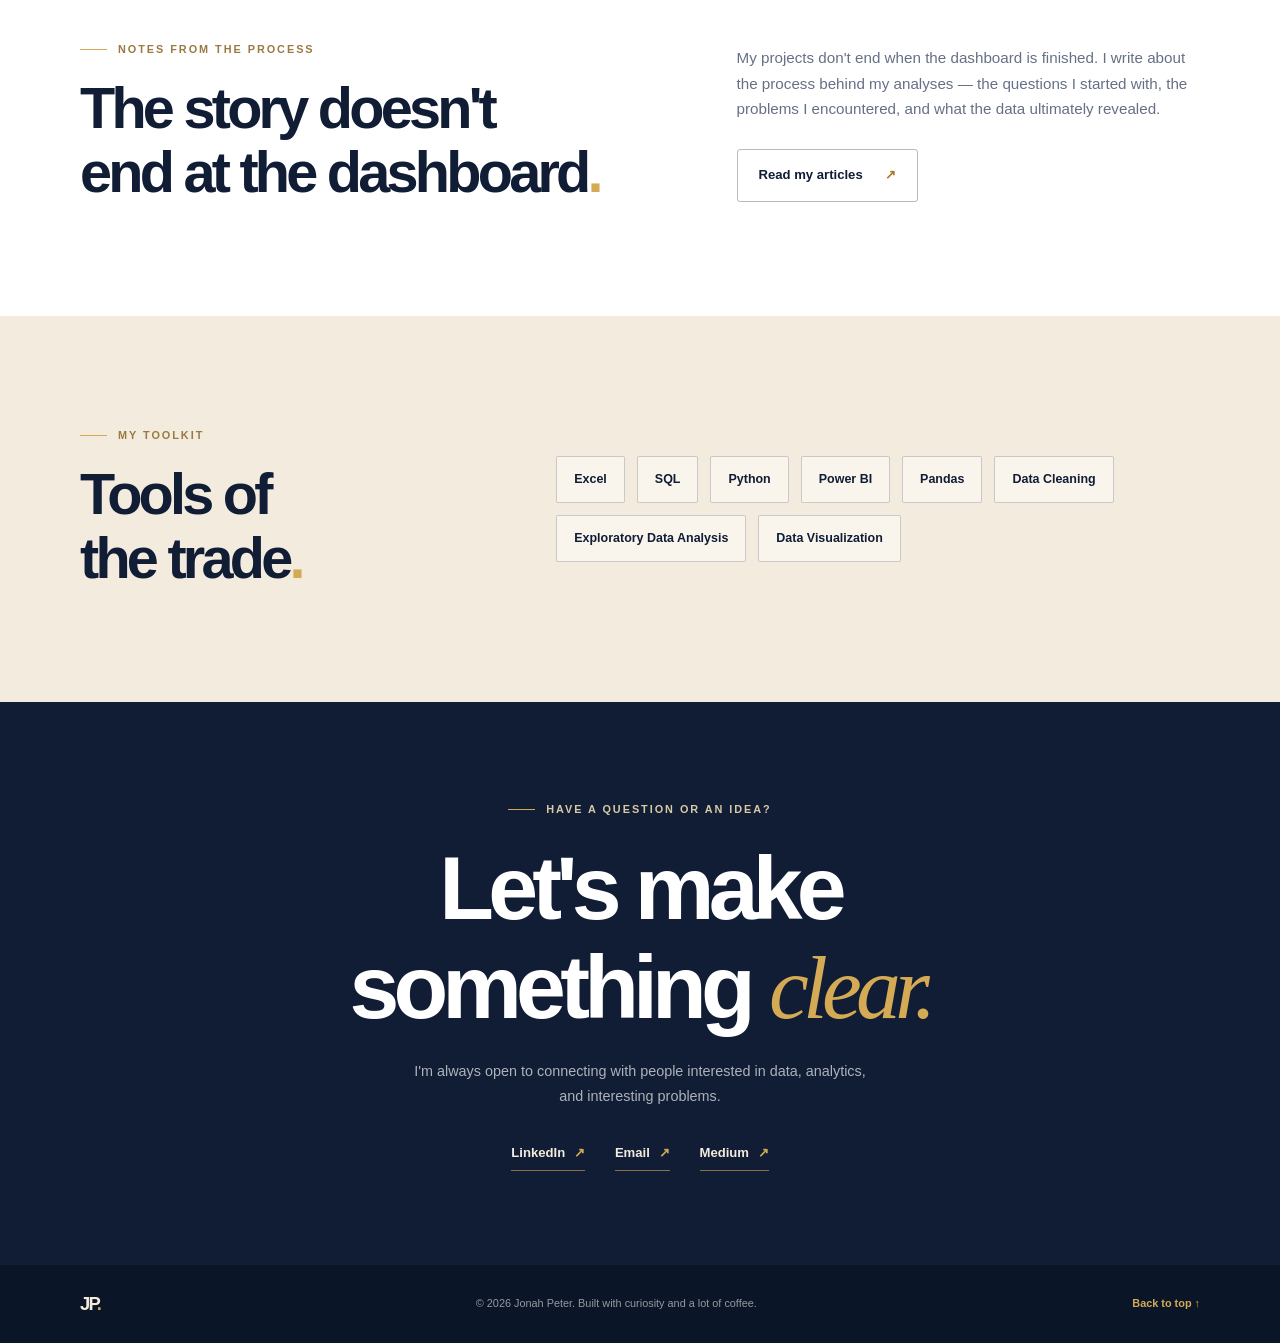
==== commit 424d9695: "projv3" ====
--- a/index.html
+++ b/index.html
@@ -83,7 +83,7 @@
 
           <article class="project-card">
             <a class="project-image-link" href="project-2.html" aria-label="View NPFL Data Analytics project">
-              <img class="project-thumbnail" src="images/thumbnails/project2thumb.png" alt="Preview of Nigerian Professional Football League data analysis" loading="lazy">
+              <img class="project-thumbnail" src="images/thumbnails/project2thumb.jpg" alt="Preview of Nigerian Professional Football League data analysis" loading="lazy">
               <span class="image-index">PROJECT 02</span>
               <span class="image-arrow" aria-hidden="true">↗</span>
             </a>
@@ -97,7 +97,7 @@
 
           <article class="project-card">
             <a class="project-image-link" href="project3.html" aria-label="View Nigeria Presidential Election Analysis project">
-              <img class="project-thumbnail" src="images/thumbnails/project3thumb.png" alt="Preview of Nigeria presidential election analysis from 2015 to 2023" loading="lazy">
+              <img class="project-thumbnail" src="images/thumbnails/project3thumb.jpg" alt="Preview of Nigeria presidential election analysis from 2015 to 2023" loading="lazy">
               <span class="image-index">PROJECT 03</span>
               <span class="image-arrow" aria-hidden="true">↗</span>
             </a>
--- a/style.css
+++ b/style.css
@@ -1,138 +1,189 @@
-/* =========================
-   GENERAL
-========================= */
-
+/* =========================================================
+   JONAH PETER — PORTFOLIO HOME PAGE
+   Palette: Navy #101D35 · Gold #D5AA55 · Cream #F3EBDD · White #FFFFFF
+========================================================= */
 :root {
-    --blue: #2563eb;
-    --blue-dark: #1d4ed8;
-    --blue-soft: #eff6ff;
-    --blue-pale: #f5f9ff;
-    --blue-border: #dbeafe;
-    --ink: #111827;
-    --text: #374151;
-    --muted: #6b7280;
-    --white: #ffffff;
+  --navy: #101D35;
+  --gold: #D5AA55;
+  --cream: #F3EBDD;
+  --white: #FFFFFF;
+  --ink: #17243a;
+  --muted: #667085;
+  --line: rgba(16, 29, 53, .13);
+  --serif: Georgia, 'Times New Roman', serif;
+  --sans: 'DM Sans', Arial, sans-serif;
+  --display: 'Manrope', 'DM Sans', Arial, sans-serif;
 }
 
 * { margin: 0; padding: 0; box-sizing: border-box; }
-html { scroll-behavior: smooth; scroll-padding-top: 90px; }
-body { font-family: Arial, Helvetica, sans-serif; line-height: 1.7; color: var(--text); background: var(--white); }
+html { scroll-behavior: smooth; scroll-padding-top: 86px; }
+body { font-family: var(--sans); color: var(--ink); background: var(--cream); line-height: 1.7; -webkit-font-smoothing: antialiased; }
 a { color: inherit; text-decoration: none; }
-.container { width: 90%; max-width: 1100px; margin: 0 auto; }
+img { display: block; max-width: 100%; }
+.container { width: min(1120px, calc(100% - 48px)); margin: 0 auto; }
+::selection { color: var(--navy); background: var(--gold); }
 
-/* NAVIGATION */
-nav { position: sticky; top: 0; z-index: 1000; background: rgba(255,255,255,.96); border-bottom: 1px solid var(--blue-border); backdrop-filter: blur(12px); }
-.nav-container { width: 90%; max-width: 1100px; margin: 0 auto; display: flex; justify-content: space-between; align-items: center; gap: 24px; padding: 17px 0; }
-.logo { flex-shrink: 0; font-size: 1.3rem; font-weight: 700; letter-spacing: -.4px; color: var(--blue); }
-.nav-links { display: flex; align-items: center; gap: 25px; list-style: none; }
-.nav-links a { color: var(--text); font-size: .94rem; font-weight: 500; transition: color .25s ease; }
-.nav-links a:hover { color: var(--blue); }
+/* Navigation */
+.site-nav { position: sticky; top: 0; z-index: 100; background: rgba(243, 235, 221, .94); backdrop-filter: blur(14px); border-bottom: 1px solid rgba(16, 29, 53, .09); }
+.nav-container { min-height: 78px; display: flex; align-items: center; justify-content: space-between; gap: 28px; }
+.logo, .footer-logo { font: 800 1.45rem var(--display); letter-spacing: -.09em; color: var(--navy); }
+.logo span, .footer-logo span { color: var(--gold); }
+.nav-links { display: flex; align-items: center; gap: clamp(18px, 3vw, 36px); }
+.nav-links a { color: #435067; font-size: .82rem; font-weight: 700; transition: color .2s ease; }
+.nav-links a:hover { color: var(--gold); }
+.nav-links .nav-contact { color: var(--navy); border: 1px solid rgba(16,29,53,.25); border-radius: 999px; padding: 9px 16px; }
+.nav-contact span { color: #a87925; margin-left: 5px; }
 
-/* HERO */
-.hero { padding: 118px 0 112px; background: radial-gradient(circle at 85% 15%, rgba(37,99,235,.08), transparent 28%), var(--blue-pale); border-bottom: 1px solid var(--blue-border); }
-.hero-content { max-width: 780px; }
-.hero-greeting { position: relative; margin-bottom: 20px; color: var(--blue); font-size: 2rem; font-weight: 700; letter-spacing: -.7px; }
-.hero-greeting::after { content: ""; display: block; width: 56px; height: 4px; margin-top: 13px; background: var(--blue); border-radius: 10px; }
-.hero-description { max-width: 690px; margin-bottom: 30px; color: #4b5563; font-size: 1.17rem; line-height: 1.8; }
+/* Hero */
+.hero { min-height: 640px; position: relative; overflow: hidden; display: flex; align-items: center; background: var(--navy); color: var(--white); }
+.hero::after { content: ''; position: absolute; width: 520px; height: 520px; right: -130px; top: 45px; border: 1px solid rgba(213,170,85,.24); border-radius: 50%; box-shadow: 0 0 0 55px rgba(213,170,85,.035), 0 0 0 110px rgba(213,170,85,.025), 0 0 0 165px rgba(213,170,85,.018); pointer-events: none; }
+.hero-pattern { position: absolute; inset: 0; opacity: .13; background-image: linear-gradient(rgba(255,255,255,.08) 1px, transparent 1px), linear-gradient(90deg, rgba(255,255,255,.08) 1px, transparent 1px); background-size: 72px 72px; mask-image: linear-gradient(90deg, black, transparent 80%); }
+.hero-inner { position: relative; z-index: 1; padding-top: 96px; padding-bottom: 100px; }
+.eyebrow { display: flex; align-items: center; gap: 11px; color: #9a7a42; font-size: .68rem; line-height: 1.4; font-weight: 800; letter-spacing: .18em; }
+.eyebrow-line { width: 27px; height: 1px; display: inline-block; background: var(--gold); flex: 0 0 auto; }
+.hero-eyebrow { color: #d9c9a7; margin-bottom: 27px; }
+.hero h1 { max-width: 850px; font: 800 clamp(3.2rem, 7.5vw, 6.7rem)/1.04 var(--display); letter-spacing: -.075em; }
+.gold-dot { color: var(--gold); }
+.hero-outline { color: transparent; -webkit-text-stroke: 1.3px rgba(243,235,221,.8); }
+.hero-description { max-width: 550px; margin-top: 28px; color: rgba(255,255,255,.72); font-size: 1.08rem; }
+.hero-actions { display: flex; align-items: center; flex-wrap: wrap; gap: 28px; margin-top: 36px; }
+.button { display: inline-flex; align-items: center; justify-content: center; gap: 22px; padding: 14px 21px; border-radius: 3px; font-size: .82rem; font-weight: 800; transition: transform .2s ease, background .2s ease, color .2s ease; }
+.button:hover { transform: translateY(-3px); }
+.button-gold { color: var(--navy); background: var(--gold); }
+.button-gold:hover { background: #e3bd70; }
+.text-link { font-size: .82rem; font-weight: 700; }
+.hero-secondary { color: var(--cream); }
+.hero-secondary span { color: var(--gold); margin-left: 7px; }
+.hero-footnote { margin-top: 70px; color: rgba(255,255,255,.54); font-size: .72rem; letter-spacing: .04em; }
+.status-dot, .loading-dot { display: inline-block; width: 7px; height: 7px; margin-right: 8px; border-radius: 50%; background: var(--gold); box-shadow: 0 0 0 5px rgba(213,170,85,.13); }
+.hero-index { position: absolute; right: max(24px, calc((100vw - 1120px)/2)); bottom: 38px; color: rgba(255,255,255,.4); font-size: .65rem; letter-spacing: .18em; }
 
-/* BUTTONS */
-.btn, .primary-button { display: inline-flex; align-items: center; justify-content: center; padding: 12px 23px; border: 1px solid var(--blue); border-radius: 7px; background: var(--blue); color: var(--white); font-weight: 700; transition: background-color .25s ease, border-color .25s ease, transform .25s ease, box-shadow .25s ease; }
-.btn-primary { background: var(--blue); color: var(--white); }
-.btn:hover, .primary-button:hover, .btn-primary:hover { transform: translateY(-2px); border-color: var(--blue-dark); background: var(--blue-dark); color: var(--white); box-shadow: 0 7px 18px rgba(37,99,235,.18); }
-.writing-button { margin-top: 5px; }
+/* Shared sections */
+.section { padding: 112px 0; }
+h2 { color: var(--navy); font: 800 clamp(2.4rem, 4.5vw, 4.1rem)/1.1 var(--display); letter-spacing: -.065em; }
+.about-section { background: var(--cream); }
+.about-grid { display: grid; grid-template-columns: .85fr 1.15fr; gap: clamp(50px, 9vw, 130px); }
+.section-intro h2 { margin-top: 24px; }
+.intro-note { max-width: 250px; margin-top: 22px; color: var(--muted); font-size: .9rem; }
+.about-content { max-width: 650px; padding-top: 8px; }
+.about-content p { margin-bottom: 19px; color: #596477; font-size: .96rem; }
+.about-content em { color: var(--navy); }
+.about-content .about-ending { margin-top: 28px; color: var(--navy); font-family: var(--serif); font-size: 1.35rem; font-style: italic; }
+.about-ending strong { color: #a87925; font-weight: 700; }
 
-/* GENERAL SECTIONS */
-section { padding: 82px 0; }
-section h2 { margin-bottom: 15px; color: var(--ink); font-size: 2rem; line-height: 1.3; letter-spacing: -.5px; }
-.section-heading { max-width: 760px; margin-bottom: 38px; }
-.section-heading h2 { position: relative; padding-left: 15px; }
-.section-heading h2::before { content: ""; position: absolute; top: 4px; bottom: 4px; left: 0; width: 4px; border-radius: 5px; background: var(--blue); }
-.section-heading > p:not(.section-label) { max-width: 700px; color: var(--muted); }
-.section-intro { margin-bottom: 40px; color: var(--muted); }
-.section-label { margin-bottom: 9px; color: var(--blue); font-size: .82rem; font-weight: 700; letter-spacing: 1.6px; text-transform: uppercase; }
+/* Project gallery */
+.projects-section { color: var(--white); background: var(--navy); }
+.projects-heading { display: flex; align-items: end; justify-content: space-between; gap: 40px; margin-bottom: 48px; }
+.projects-heading .eyebrow { color: #d9c9a7; margin-bottom: 17px; }
+.projects-heading h2 { color: var(--white); }
+.projects-lede { max-width: 340px; padding-bottom: 8px; color: rgba(255,255,255,.62); font-size: .9rem; }
+.project-grid { display: grid; grid-template-columns: repeat(2, minmax(0, 1fr)); gap: 28px; align-items: stretch; }
+.project-card { overflow: hidden; background: var(--white); color: var(--ink); border-radius: 5px; transition: transform .25s ease, box-shadow .25s ease; }
+.project-card:hover { transform: translateY(-7px); box-shadow: 0 22px 50px rgba(0,0,0,.22); }
+.project-image-link { position: relative; display: block; overflow: hidden; aspect-ratio: 16 / 9; background: #e5dfd3; }
+.project-thumbnail { width: 100%; height: 100%; object-fit: cover; transition: transform .5s ease; }
+.project-card:hover .project-thumbnail { transform: scale(1.045); }
+.project-image-link::after { content: ''; position: absolute; inset: 45% 0 0; background: linear-gradient(transparent, rgba(16,29,53,.48)); }
+.image-index { position: absolute; z-index: 1; left: 21px; bottom: 17px; color: white; font-size: .62rem; font-weight: 800; letter-spacing: .17em; }
+.image-arrow { position: absolute; z-index: 1; right: 17px; top: 17px; display: grid; place-items: center; width: 34px; height: 34px; border-radius: 50%; color: var(--navy); background: var(--gold); font-size: 1rem; }
+.project-card-body { padding: 27px 29px 30px; }
+.project-category { margin-bottom: 12px; color: #99712f; font-size: .62rem; font-weight: 800; letter-spacing: .1em; }
+.project-category span { color: #c7b58f; padding: 0 3px; }
+.project-card h3 { max-width: 440px; margin-bottom: 12px; color: var(--navy); font: 800 1.35rem/1.25 var(--display); letter-spacing: -.035em; }
+.project-card-body > p:not(.project-category) { min-height: 83px; margin-bottom: 20px; color: #697386; font-size: .82rem; line-height: 1.75; }
+.project-link { display: inline-flex; align-items: center; gap: 12px; color: var(--navy); font-size: .78rem; font-weight: 800; border-bottom: 1px solid var(--gold); padding-bottom: 5px; }
+.project-link span { color: #a87925; transition: transform .2s ease; }
+.project-link:hover span { transform: translateX(4px); }
 
-/* ABOUT */
-#about { background: var(--white); border-bottom: 1px solid #eef4ff; }
-.about-content { max-width: 820px; }
-.about-content p { margin-bottom: 18px; color: #4b5563; font-size: 1.04rem; }
-.about-content .about-ending { margin-top: 25px; margin-bottom: 0; color: var(--blue); font-size: 1.12rem; font-weight: 700; }
+/* Next project card */
+.next-project-card { min-height: 100%; position: relative; overflow: hidden; display: flex; flex-direction: column; padding: 26px 29px 22px; color: var(--navy); background: var(--cream); border: 1px solid rgba(213,170,85,.5); border-radius: 5px; }
+.next-card-top { position: relative; z-index: 1; color: #7d6a49; font-size: .61rem; font-weight: 800; letter-spacing: .16em; }
+.next-card-top .loading-dot { width: 6px; height: 6px; animation: pulse 1.6s infinite; }
+.next-card-art { position: absolute; width: 250px; height: 250px; top: 38px; right: 8px; opacity: .8; }
+.orbit { position: absolute; inset: 50%; border: 1px solid rgba(16,29,53,.2); border-radius: 50%; transform: translate(-50%,-50%); }
+.orbit-one { width: 105px; height: 105px; }
+.orbit-two { width: 175px; height: 175px; border-color: rgba(168,121,37,.36); }
+.orbit-three { width: 245px; height: 245px; border-style: dashed; border-color: rgba(16,29,53,.16); }
+.orbit-core { position: absolute; inset: 50%; display: grid; place-items: center; width: 58px; height: 58px; border-radius: 50%; transform: translate(-50%,-50%); color: var(--navy); background: var(--gold); font: 800 1rem var(--display); }
+.next-card-copy { position: relative; z-index: 1; margin-top: auto; padding-top: 180px; }
+.next-card-copy .eyebrow { margin-bottom: 10px; }
+.next-card-copy h3 { color: var(--navy); font: 800 clamp(2rem, 3vw, 2.7rem)/1.04 var(--display); letter-spacing: -.06em; }
+.next-card-copy h3 span { color: #a87925; font-family: var(--serif); font-style: italic; font-weight: 400; }
+.next-card-copy > p:last-child { max-width: 300px; margin-top: 13px; color: #667085; font-size: .82rem; }
+.next-card-footer { display: flex; justify-content: space-between; margin-top: 28px; padding-top: 13px; border-top: 1px solid rgba(16,29,53,.16); color: #8c8069; font-size: .56rem; font-weight: 800; letter-spacing: .16em; }
+.next-card-footer span { color: #a87925; font-size: .9rem; }
+@keyframes pulse { 0%,100% { box-shadow: 0 0 0 4px rgba(213,170,85,.14); } 50% { box-shadow: 0 0 0 8px rgba(213,170,85,.04); } }
 
-/* PROJECTS */
-.projects-section { background: #f7faff; border-top: 1px solid #e8f0ff; border-bottom: 1px solid #e8f0ff; }
-.projects-section .section-heading { margin-bottom: 38px; }
-.project-card { display: flex; align-items: flex-start; gap: 25px; margin-bottom: 22px; padding: 30px 32px; border: 1px solid var(--blue-border); border-left: 4px solid var(--blue); border-radius: 12px; background: var(--white); box-shadow: 0 4px 15px rgba(31,69,125,.035); transition: transform .25s ease, border-color .25s ease, box-shadow .25s ease; }
-.project-card:last-child { margin-bottom: 0; }
-.project-card:hover { transform: translateY(-4px); border-color: #b8d0ff; border-left-color: var(--blue); box-shadow: 0 12px 28px rgba(37,99,235,.09); }
-.project-number { display: flex; flex: 0 0 48px; align-items: center; justify-content: center; width: 48px; height: 48px; border: 1px solid var(--blue-border); border-radius: 12px; background: var(--blue-soft); color: var(--blue); font-size: .95rem; font-weight: 800; letter-spacing: .3px; }
-.project-content { min-width: 0; flex: 1; }
-.project-card h3 { margin-bottom: 11px; color: var(--ink); font-size: 1.38rem; line-height: 1.4; letter-spacing: -.25px; }
-.project-card p { max-width: 820px; margin-bottom: 17px; color: var(--muted); }
-.project-card .project-category { margin-bottom: 8px; color: var(--blue); font-size: .8rem; font-weight: 700; letter-spacing: .65px; text-transform: uppercase; }
-.project-links { display: flex; flex-wrap: wrap; align-items: center; gap: 16px; margin-top: 5px; }
-.project-link { display: inline-flex; align-items: center; color: var(--blue); font-weight: 700; transition: color .2s ease, transform .2s ease; }
-.project-link:hover { transform: translateX(3px); color: var(--blue-dark); }
-.primary-project-link { padding-bottom: 2px; border-bottom: 1px solid rgba(37,99,235,.35); }
+/* Writing */
+.writing-section { background: var(--white); }
+.writing-grid { display: grid; grid-template-columns: 1.1fr .9fr; align-items: center; gap: 90px; }
+.writing-grid .eyebrow, .skills-heading .eyebrow { margin-bottom: 20px; }
+.writing-content p { margin-bottom: 27px; color: #667085; font-size: .95rem; }
+.button-outline { color: var(--navy); border: 1px solid rgba(16,29,53,.3); background: transparent; }
+.button-outline span { color: #a87925; }
+.button-outline:hover { color: var(--cream); background: var(--navy); }
 
-/* WRITING */
-.writing-section, .writing { background: var(--white); }
-.writing-container { max-width: 1100px; }
-.writing-container > p { max-width: 760px; margin-bottom: 24px; color: var(--muted); font-size: 1.03rem; }
-.writing-content { max-width: 750px; }
-.writing-content p { margin-bottom: 25px; color: var(--muted); }
-.writing-link { color: var(--blue); font-weight: 700; }
-.writing-link:hover { color: var(--blue-dark); }
+/* Skills */
+.skills-section { background: var(--cream); }
+.skills-layout { display: grid; grid-template-columns: .75fr 1.25fr; gap: 90px; align-items: center; }
+.skills-list { display: flex; flex-wrap: wrap; gap: 12px; }
+.skills-list span { padding: 12px 17px; border: 1px solid rgba(16,29,53,.2); border-radius: 2px; color: var(--navy); background: rgba(255,255,255,.48); font-size: .78rem; font-weight: 700; transition: background .2s ease, border-color .2s ease, transform .2s ease; }
+.skills-list span:hover { transform: translateY(-3px); border-color: var(--gold); background: var(--white); }
 
-/* SKILLS */
-#skills { background: #f7faff; border-top: 1px solid #e8f0ff; }
-.skills-list { display: flex; flex-wrap: wrap; gap: 12px; margin-top: 25px; }
-.skill, .skill-tag { display: inline-flex; align-items: center; padding: 9px 16px; border: 1px solid var(--blue-border); border-radius: 30px; background: var(--blue-soft); color: var(--blue-dark); font-size: .9rem; transition: background-color .2s ease, transform .2s ease, border-color .2s ease; }
-.skill-tag:hover { transform: translateY(-2px); border-color: #bfdbfe; background: #dbeafe; }
+/* Contact + footer */
+.contact-section { padding: 100px 0 94px; color: var(--white); background: var(--navy); text-align: center; }
+.contact-inner { max-width: 720px; }
+.contact-inner .eyebrow { justify-content: center; color: #d9c9a7; }
+.contact-inner h2 { margin-top: 22px; color: var(--white); font-size: clamp(3rem, 7vw, 5.8rem); }
+.contact-inner h2 span { color: var(--gold); font-family: var(--serif); font-style: italic; font-weight: 400; }
+.contact-inner > p:not(.eyebrow) { max-width: 470px; margin: 22px auto 0; color: rgba(255,255,255,.66); font-size: .9rem; }
+.contact-links { display: flex; justify-content: center; flex-wrap: wrap; gap: 30px; margin-top: 34px; }
+.contact-links a { color: var(--cream); font-size: .82rem; font-weight: 700; border-bottom: 1px solid rgba(213,170,85,.6); padding-bottom: 5px; }
+.contact-links a span { color: var(--gold); margin-left: 5px; }
+.site-footer { color: rgba(255,255,255,.56); background: #0b1528; }
+.footer-inner { min-height: 78px; display: flex; align-items: center; justify-content: space-between; gap: 20px; }
+.footer-logo { color: var(--cream); font-size: 1.15rem; }
+.footer-inner p, .back-top { font-size: .68rem; }
+.back-top { color: var(--gold); font-weight: 700; }
 
-/* CONTACT */
-.contact-section { padding: 82px 0; background: var(--blue-pale); border-top: 1px solid var(--blue-border); }
-.contact-container { max-width: 1100px; }
-.contact-container > p:not(.section-label) { max-width: 700px; margin-bottom: 25px; color: var(--muted); }
-.contact-content { max-width: 700px; }
-.contact-content p { margin-bottom: 25px; color: var(--muted); }
-.contact-links { display: flex; flex-wrap: wrap; gap: 22px; }
-.contact-links a { color: var(--blue); font-weight: 700; transition: color .2s ease; }
-.contact-links a:hover { color: var(--blue-dark); text-decoration: underline; text-underline-offset: 4px; }
-
-/* FOOTER */
-footer { padding: 25px 0; background: #111827; color: #d1d5db; text-align: center; font-size: .9rem; }
-
-/* ACCESSIBILITY */
-a:focus-visible { outline: 3px solid rgba(37,99,235,.45); outline-offset: 4px; border-radius: 4px; }
-
-/* TABLET */
-@media (max-width: 800px) {
-    .nav-container { flex-direction: column; gap: 13px; padding: 15px 0; }
-    .nav-links { flex-wrap: wrap; justify-content: center; gap: 12px 19px; }
-    .hero { padding: 82px 0; }
-    .hero-description { font-size: 1.04rem; }
-    .project-card { gap: 18px; padding: 25px; }
-    section { padding: 64px 0; }
-    section h2 { font-size: 1.75rem; }
-    .contact-section { padding: 65px 0; }
+/* Responsive */
+@media (max-width: 760px) {
+  .container { width: min(100% - 36px, 600px); }
+  .nav-container { min-height: 70px; align-items: flex-start; padding: 17px 0 13px; }
+  .nav-links { justify-content: flex-end; flex-wrap: wrap; gap: 9px 17px; padding-top: 4px; }
+  .nav-links a { font-size: .72rem; }
+  .nav-links .nav-contact { padding: 5px 10px; }
+  .hero { min-height: 590px; }
+  .hero-inner { padding-top: 85px; padding-bottom: 90px; }
+  .hero::after { width: 350px; height: 350px; right: -210px; top: 150px; }
+  .hero-footnote { margin-top: 55px; }
+  .section { padding: 82px 0; }
+  .about-grid, .writing-grid, .skills-layout { grid-template-columns: 1fr; gap: 35px; }
+  .about-content { padding-top: 0; }
+  .projects-heading { align-items: flex-start; flex-direction: column; gap: 16px; margin-bottom: 32px; }
+  .projects-lede { max-width: 480px; }
+  .project-grid { gap: 20px; }
+  .project-card-body { padding: 23px 22px 25px; }
+  .project-card-body > p:not(.project-category) { min-height: auto; }
+  .next-project-card { min-height: 420px; }
+  .writing-grid { gap: 25px; }
+  .skills-layout { gap: 27px; }
+  .contact-section { padding: 82px 0; }
+  .footer-inner { padding: 18px 0; flex-wrap: wrap; }
 }
-
-/* MOBILE */
 @media (max-width: 520px) {
-    .container, .nav-container { width: 88%; }
-    .nav-links { gap: 9px 14px; }
-    .nav-links a { font-size: .88rem; }
-    .hero { padding: 68px 0; }
-    .hero-greeting { font-size: 1.75rem !important; }
-    .hero-description { font-size: 1rem; }
-    .project-card { flex-direction: column; gap: 15px; padding: 22px; }
-    .project-number { flex-basis: 42px; width: 42px; height: 42px; }
-    .project-card h3 { font-size: 1.2rem; }
-    .project-card p { font-size: .95rem; }
-    .contact-links { flex-direction: row; gap: 15px 20px; }
-    section { padding: 55px 0; }
+  .nav-container { flex-direction: column; gap: 8px; }
+  .nav-links { justify-content: flex-start; width: 100%; }
+  .hero h1 { font-size: clamp(2.9rem, 14vw, 4.5rem); }
+  .hero-description { font-size: .96rem; }
+  .hero-actions { align-items: flex-start; flex-direction: column; gap: 19px; }
+  .project-grid { grid-template-columns: 1fr; }
+  .project-card h3 { font-size: 1.25rem; }
+  .next-project-card { min-height: 410px; }
+  .next-card-art { right: -45px; }
+  .footer-inner { justify-content: space-between; }
+  .footer-inner p { order: 3; width: 100%; }
 }
-
 @media (prefers-reduced-motion: reduce) {
-    html { scroll-behavior: auto; }
-    *, *::before, *::after { transition-duration: .01ms !important; animation-duration: .01ms !important; animation-iteration-count: 1 !important; }
+  *, *::before, *::after { scroll-behavior: auto !important; animation-duration: .01ms !important; animation-iteration-count: 1 !important; transition-duration: .01ms !important; }
 }
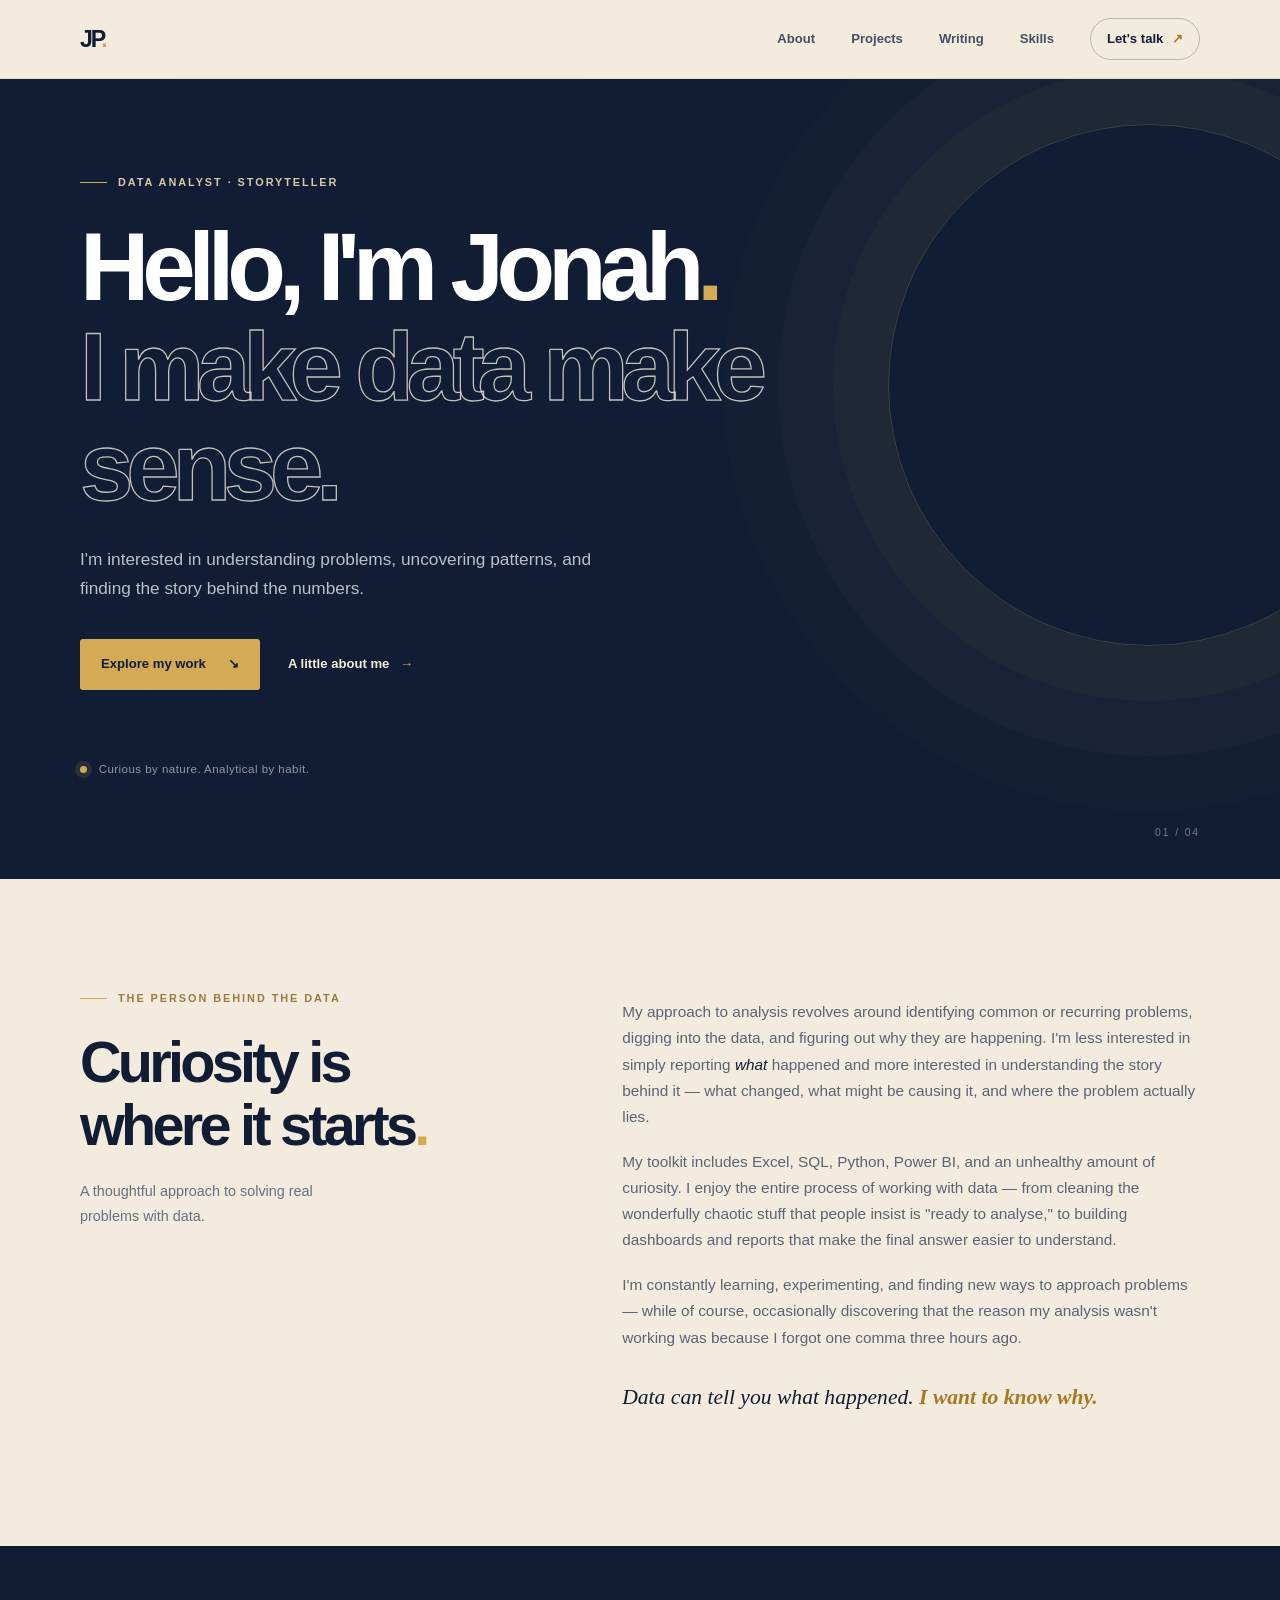
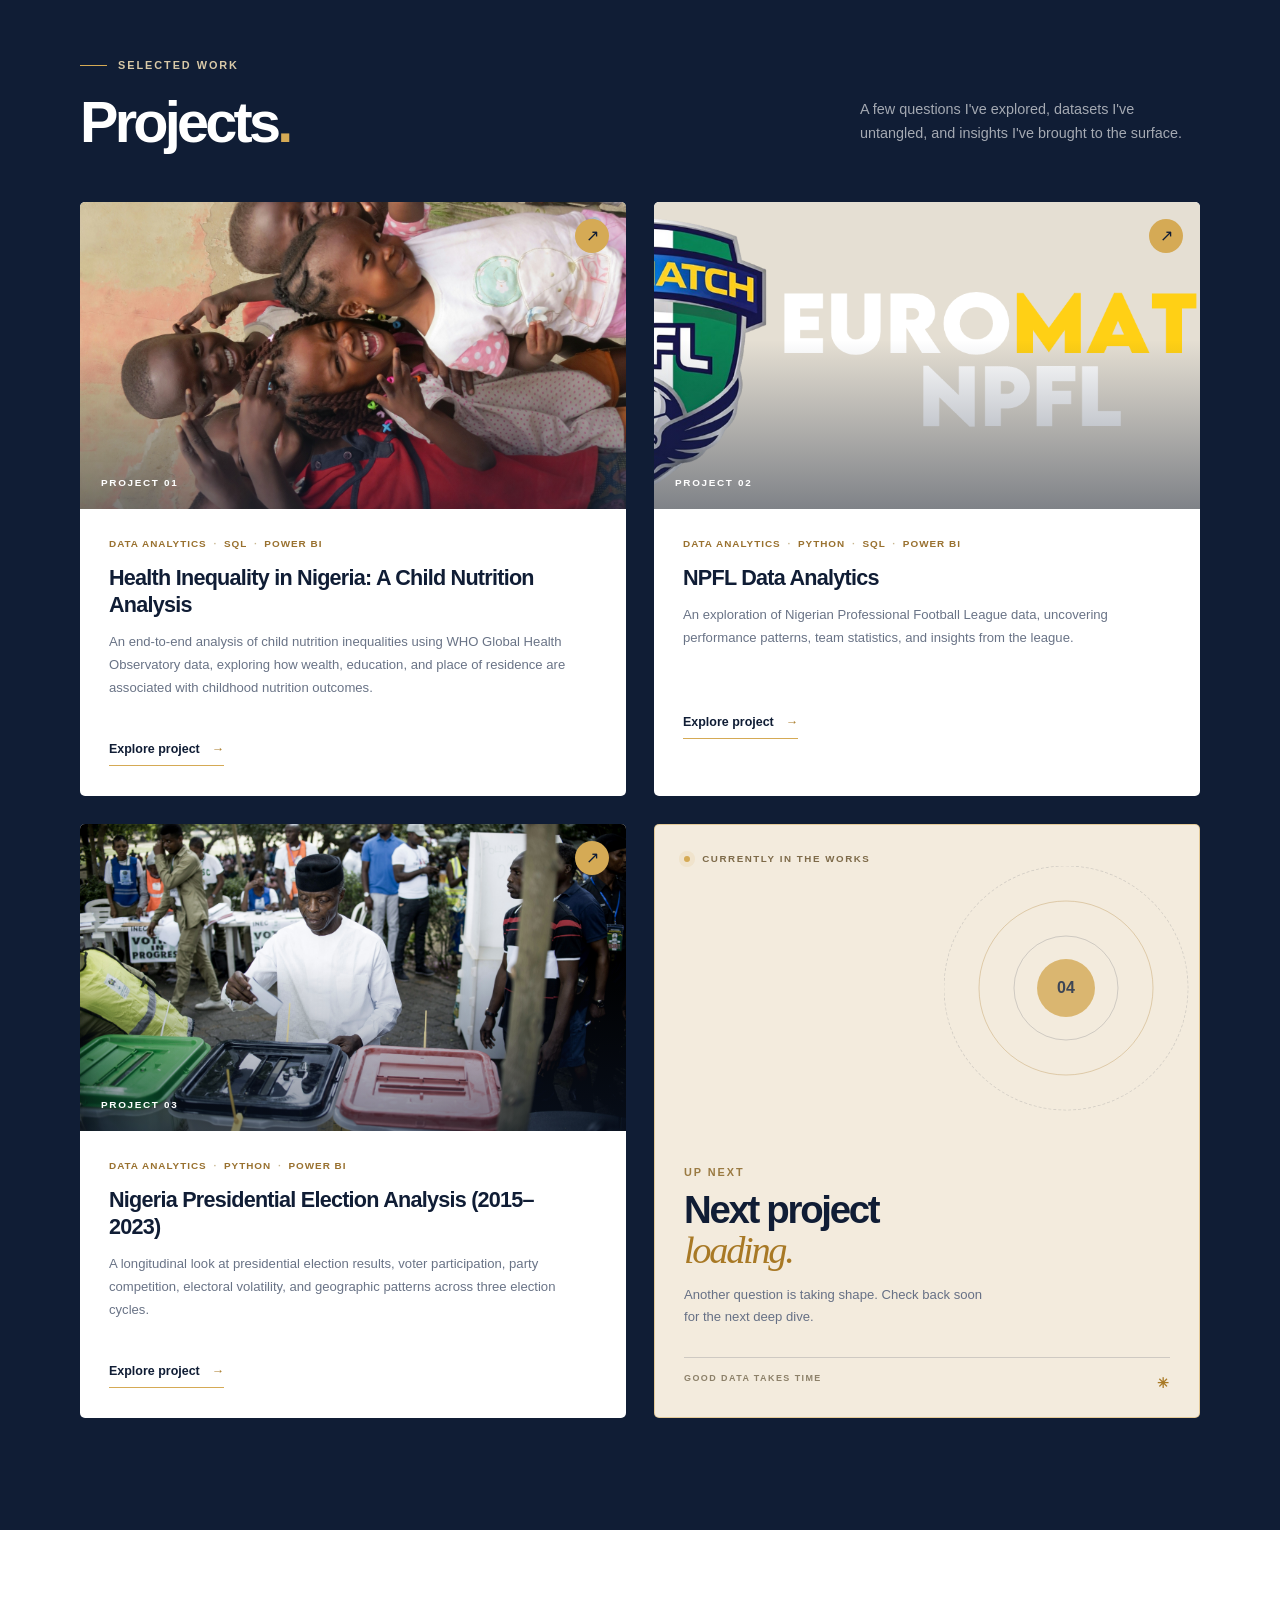
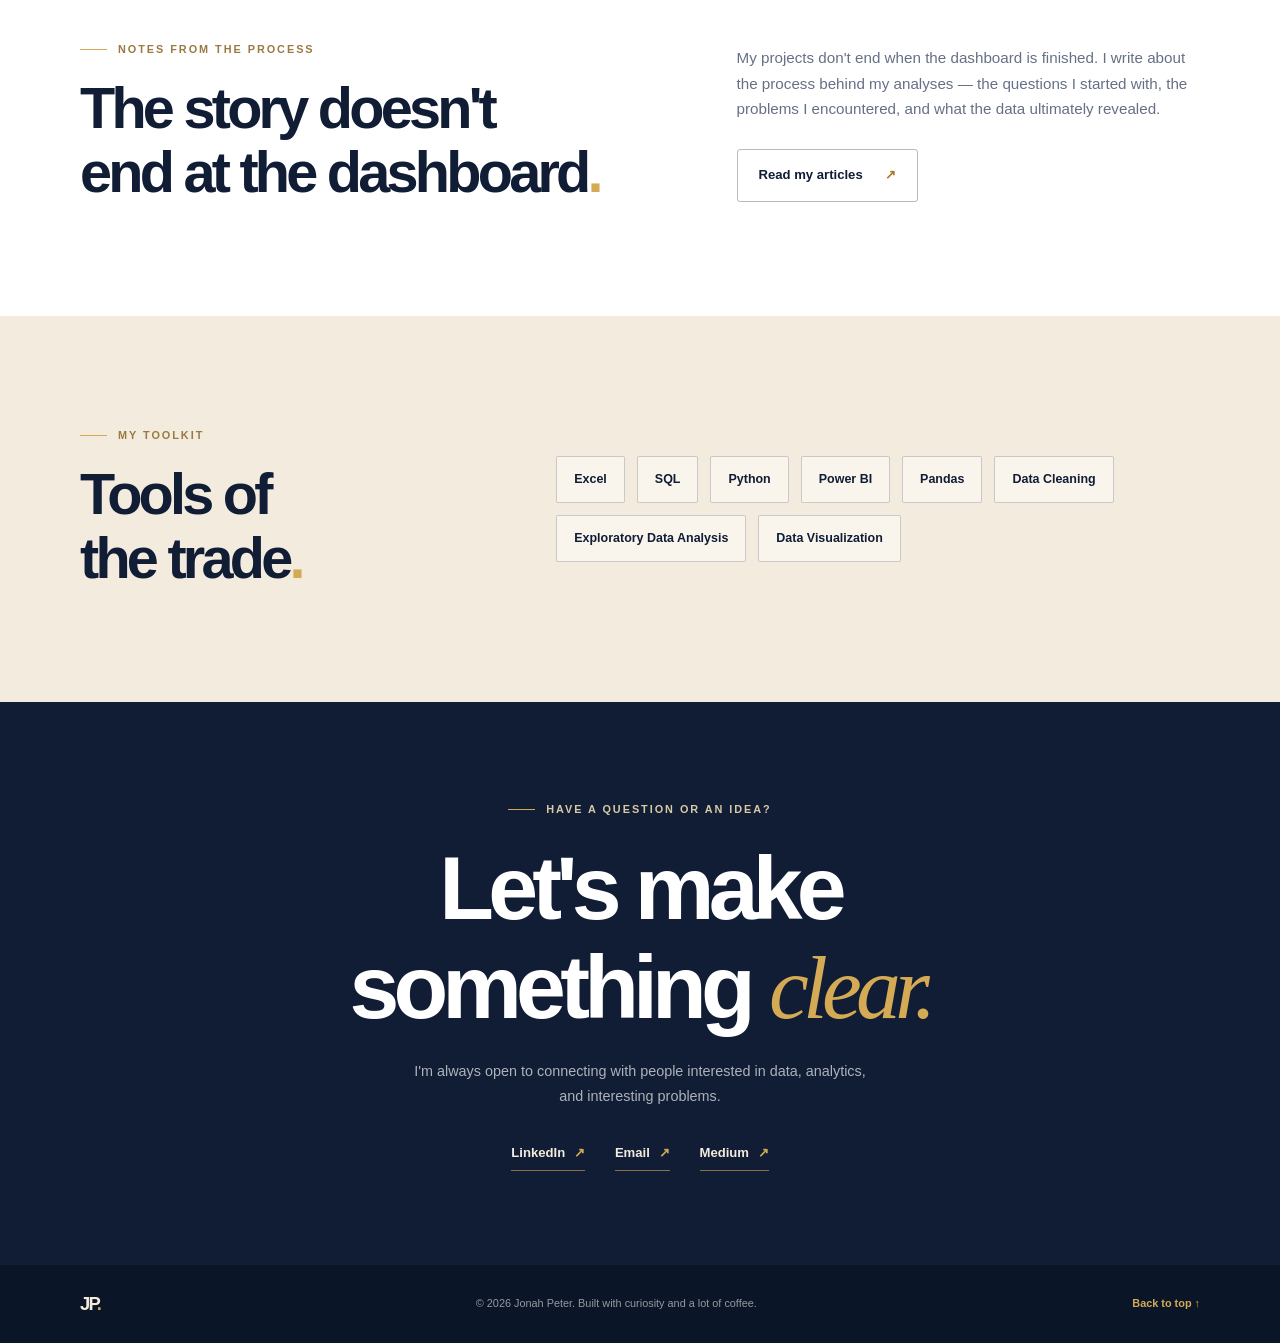
==== commit ad8bfe74: "projv3" ====
--- a/index.html
+++ b/index.html
@@ -69,7 +69,7 @@
         <div class="project-grid">
           <article class="project-card">
             <a class="project-image-link" href="project-1.html" aria-label="View Health Inequality in Nigeria project">
-              <img class="project-thumbnail" src="images/thumbnails/project1thumb.png" alt="Preview of the child nutrition and health inequality analysis" loading="lazy">
+              <img class="project-thumbnail" src="images/thumbnails/project1thumb.jpg" alt="Preview of the child nutrition and health inequality analysis" loading="lazy">
               <span class="image-index">PROJECT 01</span>
               <span class="image-arrow" aria-hidden="true">↗</span>
             </a>
@@ -83,7 +83,7 @@
 
           <article class="project-card">
             <a class="project-image-link" href="project-2.html" aria-label="View NPFL Data Analytics project">
-              <img class="project-thumbnail" src="images/thumbnails/project2thumb.jpg" alt="Preview of Nigerian Professional Football League data analysis" loading="lazy">
+              <img class="project-thumbnail" src="images/thumbnails/project2thumb.png" alt="Preview of Nigerian Professional Football League data analysis" loading="lazy">
               <span class="image-index">PROJECT 02</span>
               <span class="image-arrow" aria-hidden="true">↗</span>
             </a>
@@ -96,7 +96,7 @@
           </article>
 
           <article class="project-card">
-            <a class="project-image-link" href="project3.html" aria-label="View Nigeria Presidential Election Analysis project">
+            <a class="project-image-link" href="project-3.html" aria-label="View Nigeria Presidential Election Analysis project">
               <img class="project-thumbnail" src="images/thumbnails/project3thumb.jpg" alt="Preview of Nigeria presidential election analysis from 2015 to 2023" loading="lazy">
               <span class="image-index">PROJECT 03</span>
               <span class="image-arrow" aria-hidden="true">↗</span>
